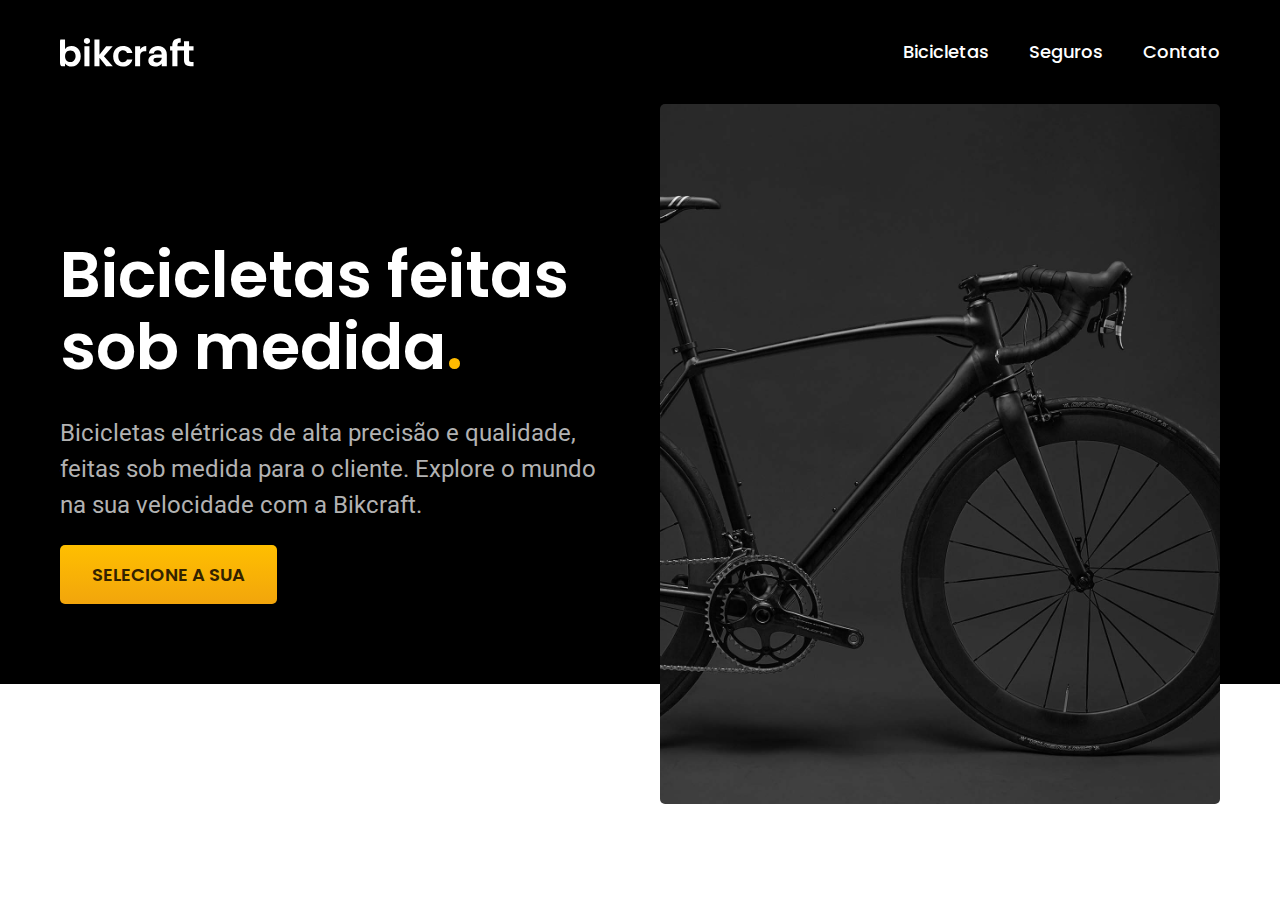
==== index.html @ 1278c452 ":sparkles: feat: primeira parte da home" ====
<!DOCTYPE html>
<html lang="pt-br">

<head>
    <meta charset="UTF-8">
    <meta name="viewport" content="width=device-width, initial-scale=1.0">
    <title>Bikcraft - Bicicletas Elétricas</title>
    <meta name="description"
        content="Bicicletas elétricas de alta precisão e qualidade,  feitas sob medida para o cliente. Explore o mundo na sua velocidade com a Bikcraft.">
    <link rel="stylesheet" href="./css/style.css">
    <link rel="shortcut icon" href="img/icones/ico.svg" type="image/x-icon">
</head>

<body>
    <header class="header-bg">
        <section class="header-bg__container">
            <a href="./"><img src="./img/bikcraft.svg" alt="bikcraft-logo"></a>
            <nav aria-label="primary">
                <ul class="header-bg__menu">
                    <li><a href="./bicicletas.html">Bicicletas</a></li>
                    <li><a href="./seguros.html">Seguros</a></li>
                    <li><a href="./contato.html">Contato</a></li>
                </ul>
            </nav>
        </section>
    </header>
    <main class="main-content">
        <div class="main-content__container">
            <div class="content">
                <h1 class="title-1">Bicicletas feitas sob medida<span class="dot-color">.</span></h1>
                <p class="paragraph">Bicicletas elétricas de alta precisão e qualidade, feitas sob medida para o
                    cliente. Explore o mundo na
                    sua
                    velocidade com a Bikcraft.</p>
                <a class="button" href="./bicicletas.html">selecione a sua</a>
            </div>
            <div class="margin-image">
                <img src="./img/outras fotos/introducao.jpg" alt="bicicleta elétrica bikcraft.">
            </div>
        </div>
    </main>
    <footer></footer>
</body>

</html>
---- css/style.css ----
@import url('https://fonts.googleapis.com/css2?family=Poppins:ital,wght@0,100;0,200;0,300;0,400;0,500;0,600;0,700;0,800;0,900;1,100;1,200;1,300;1,400;1,500;1,600;1,700;1,800;1,900&family=Roboto:ital,wght@0,100;0,300;0,400;0,500;0,700;0,900;1,100;1,300;1,400;1,500;1,700;1,900&display=swap');
 
  @import "./global/global.css";
  @import "./global/header.css";
  @import "./global/footer.css";

  @import "./components/colors.css";
  @import "./components/typography.css";
  @import "./components/components.css";

  @import "./home/index.css";
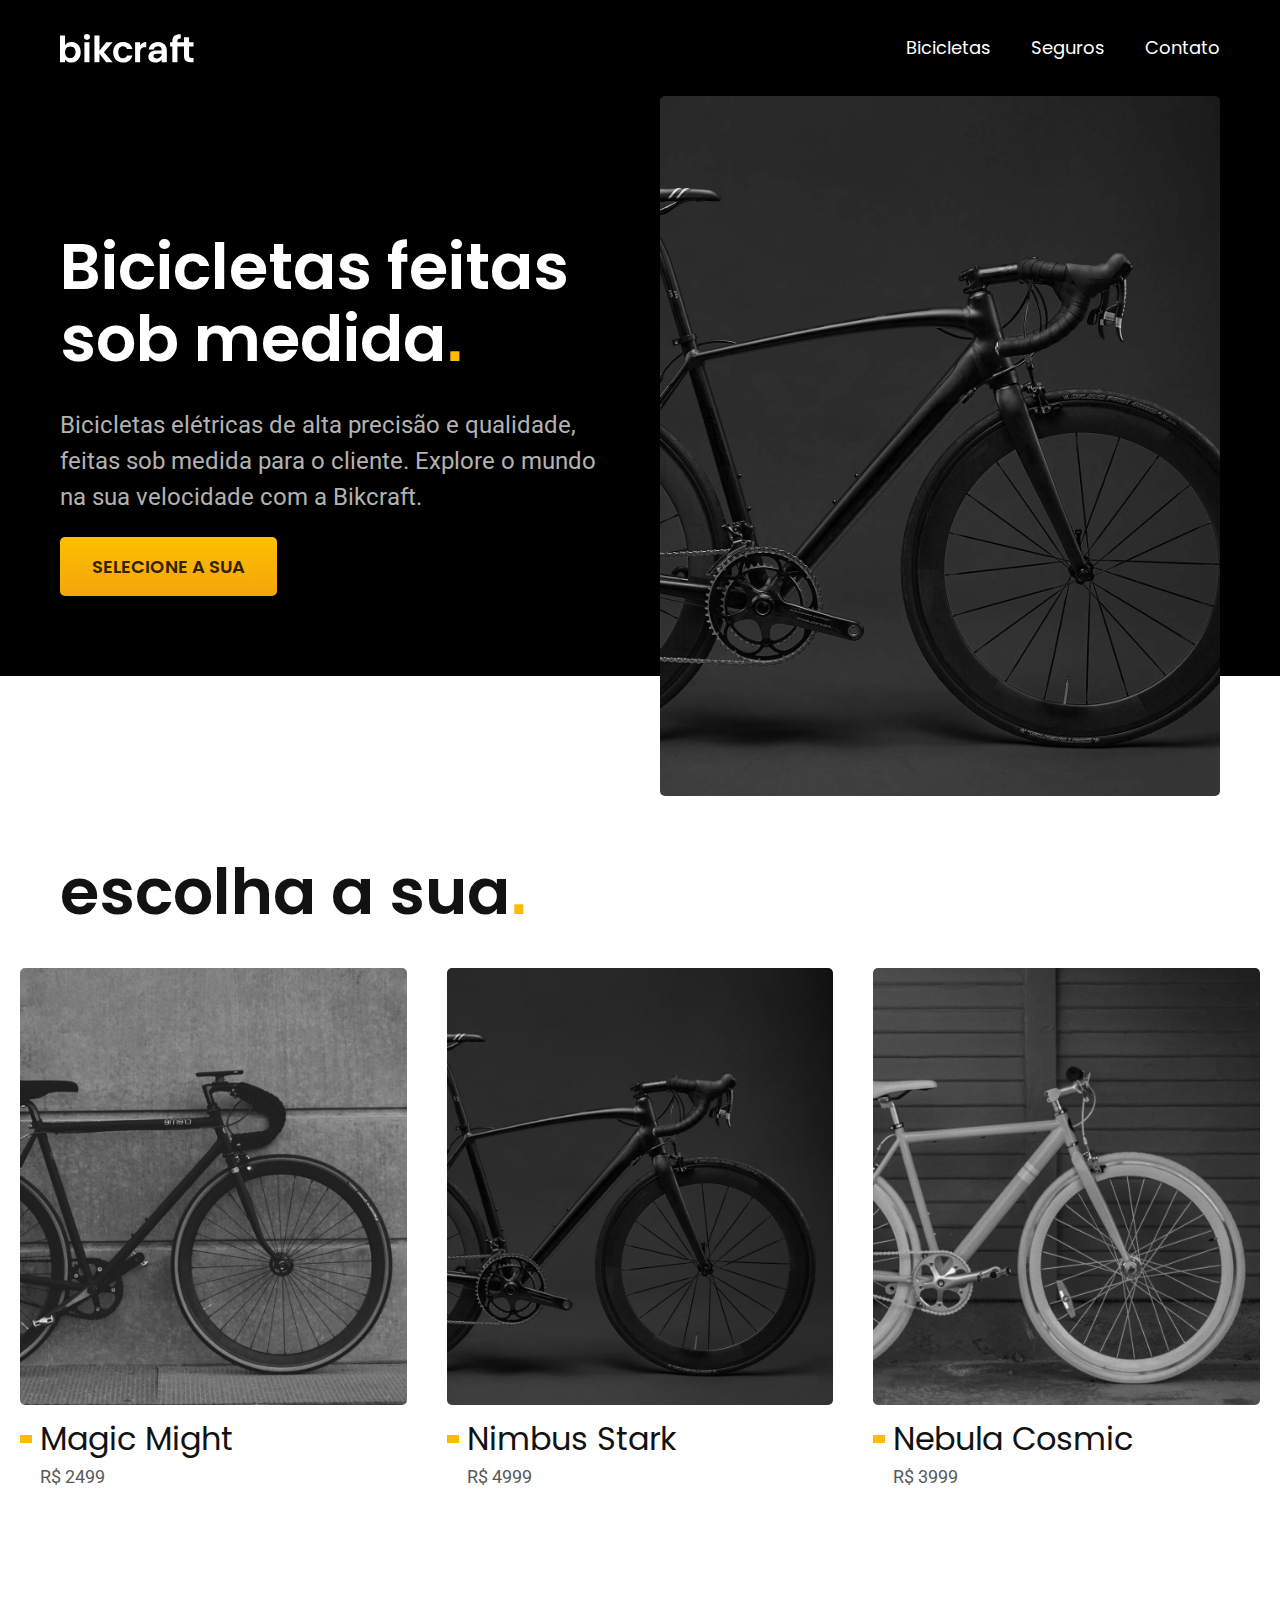
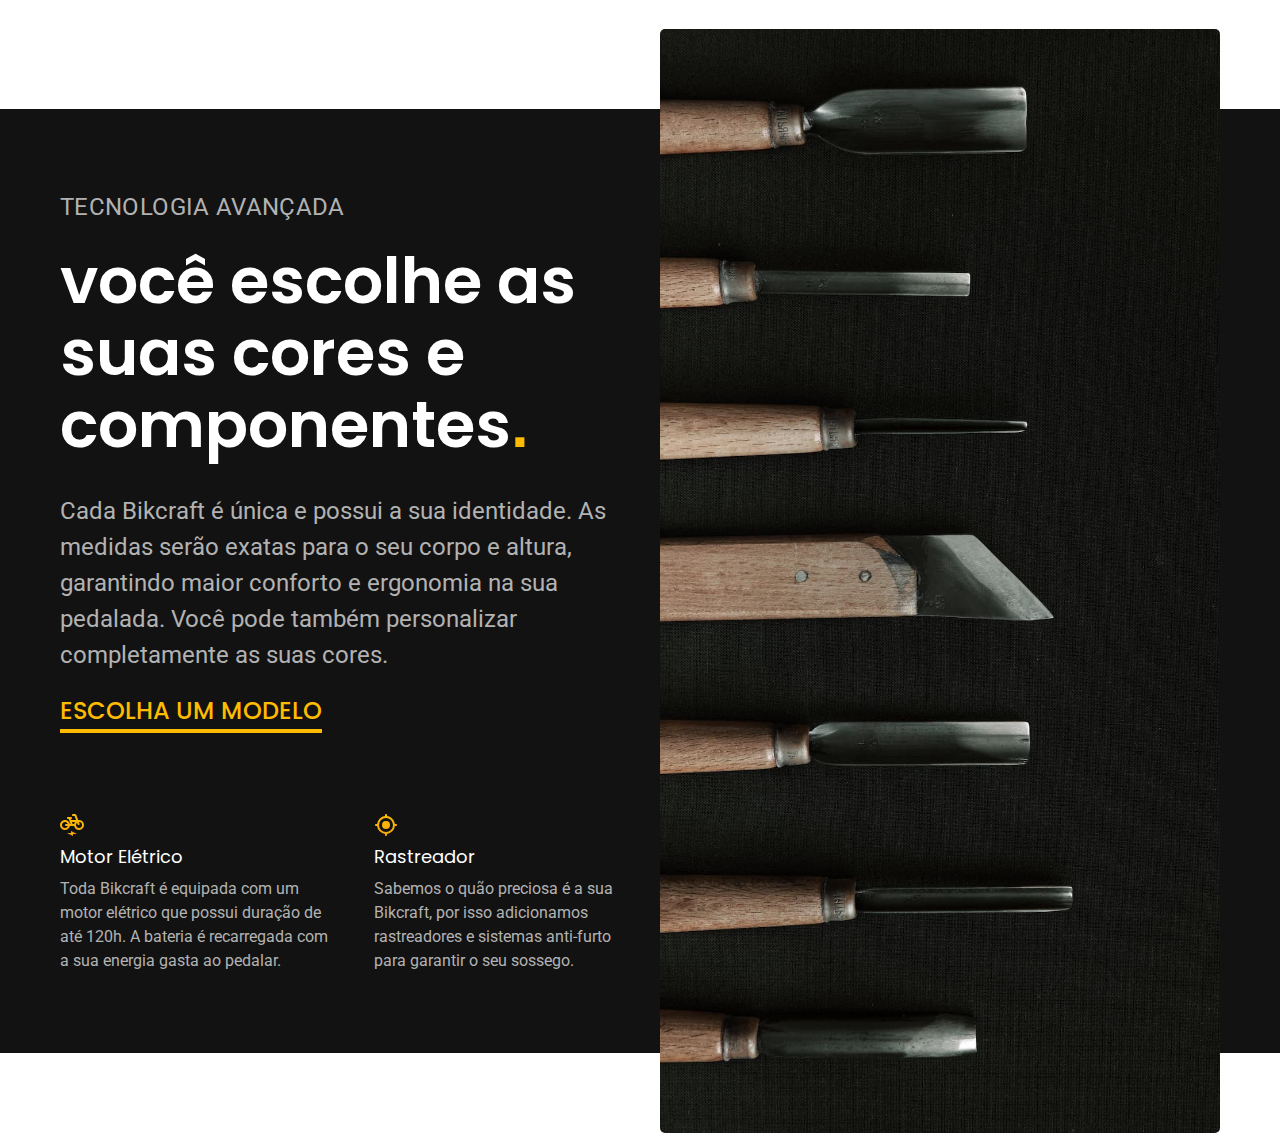
==== commit 33d3f84f: ":sparkles: feat: novos conteúdos|bicicletas e tecnologias" ====
--- a/index.html
+++ b/index.html
@@ -2,44 +2,109 @@
 <html lang="pt-br">
 
 <head>
-    <meta charset="UTF-8">
-    <meta name="viewport" content="width=device-width, initial-scale=1.0">
-    <title>Bikcraft - Bicicletas Elétricas</title>
-    <meta name="description"
-        content="Bicicletas elétricas de alta precisão e qualidade,  feitas sob medida para o cliente. Explore o mundo na sua velocidade com a Bikcraft.">
-    <link rel="stylesheet" href="./css/style.css">
-    <link rel="shortcut icon" href="img/icones/ico.svg" type="image/x-icon">
+	<meta charset="UTF-8">
+	<meta name="viewport" content="width=device-width, initial-scale=1.0">
+	<title>Bikcraft - Bicicletas Elétricas</title>
+	<meta name="description"
+		content="Bicicletas elétricas de alta precisão e qualidade,  feitas sob medida para o cliente. Explore o mundo na sua velocidade com a Bikcraft.">
+	<link rel="stylesheet" href="./css/style.css">
+	<link rel="shortcut icon" href="img/icones/ico.svg" type="image/x-icon">
 </head>
 
 <body>
-    <header class="header-bg">
-        <section class="header-bg__container">
-            <a href="./"><img src="./img/bikcraft.svg" alt="bikcraft-logo"></a>
-            <nav aria-label="primary">
-                <ul class="header-bg__menu">
-                    <li><a href="./bicicletas.html">Bicicletas</a></li>
-                    <li><a href="./seguros.html">Seguros</a></li>
-                    <li><a href="./contato.html">Contato</a></li>
-                </ul>
-            </nav>
-        </section>
-    </header>
-    <main class="main-content">
-        <div class="main-content__container">
-            <div class="content">
-                <h1 class="title-1">Bicicletas feitas sob medida<span class="dot-color">.</span></h1>
-                <p class="paragraph">Bicicletas elétricas de alta precisão e qualidade, feitas sob medida para o
-                    cliente. Explore o mundo na
-                    sua
-                    velocidade com a Bikcraft.</p>
-                <a class="button" href="./bicicletas.html">selecione a sua</a>
-            </div>
-            <div class="margin-image">
-                <img src="./img/outras fotos/introducao.jpg" alt="bicicleta elétrica bikcraft.">
-            </div>
-        </div>
-    </main>
-    <footer></footer>
+	<header class="header-bg">
+		<section class="header-bg__container container">
+			<a href="./"><img src="./img/bikcraft.svg" alt="bikcraft-logo"></a>
+			<nav aria-label="primary">
+				<ul class="header-bg__menu">
+					<li><a class="font-1-m" href="./bicicletas.html">Bicicletas</a></li>
+					<li><a class="font-1-m" href="./seguros.html">Seguros</a></li>
+					<li><a class="font-1-m" href="./contato.html">Contato</a></li>
+				</ul>
+			</nav>
+		</section>
+	</header>
+	<main class="main-content">
+		<div class="main-content__container container">
+			<div class="content">
+				<h1 class="title-1">Bicicletas feitas sob medida<span class="dot-color">.</span></h1>
+				<p class="font-2-l paragraph">Bicicletas elétricas de alta precisão e qualidade, feitas sob medida para
+					o
+					cliente. Explore o mundo na
+					sua
+					velocidade com a Bikcraft.</p>
+				<a class="button" href="./bicicletas.html">selecione a sua</a>
+			</div>
+			<div class="margin-image">
+				<img src="./img/other photos/introducao.jpg" alt="bicicleta elétrica bikcraft.">
+			</div>
+		</div>
+	</main>
+	<article class="container-bicycles">
+		<h2 class="title-1 container">escolha a sua<span class="dot-color">.</span></h2>
+
+		<ul class="container-bicycles__list">
+			<li>
+				<a href="./bicycles/magic.html">
+					<img src="img/bicycles-img/magic-home.jpg" alt="bicicleta Preta">
+					<h3 class="font-1-xl">Magic Might</h3>
+					<span class="font-2-m price">R$ 2499</span>
+				</a>
+			</li>
+			<li>
+				<a href="./bicycles/nimbus.html">
+					<img src="img/bicycles-img/nimbus-home.jpg" alt="bicicleta Preta">
+					<h3 class="font-1-xl">Nimbus Stark</h3>
+					<span class="font-2-m price">R$ 4999</span>
+				</a>
+			</li>
+			<li>
+				<a href="./bicycles/nebula.html">
+					<img src="img/bicycles-img/nebula-home.jpg" alt="bicicleta Preta">
+					<h3 class="font-1-xl">Nebula Cosmic</h3>
+					<span class="font-2-m price">R$ 3999</span>
+				</a>
+			</li>
+		</ul>
+
+
+	</article>
+	<article class="container-technology">
+		<div class="container-technology_content container">
+			<div class="technology_content">
+				<span class="subtitle-technology font-2-l">Tecnologia Avançada</span>
+				<h2 class="title-1">você escolhe as suas cores e componentes<span class="dot-color">.</span></h2>
+				<p class="font-2-l paragraph">
+					Cada Bikcraft é única e possui a sua identidade. As medidas serão exatas para o seu corpo e altura,
+					garantindo maior conforto e ergonomia na sua pedalada. Você pode também personalizar completamente
+					as suas cores.
+				</p>
+				<a class="link" href="./bicicletas.html">Escolha um modelo</a>
+				<div class="container-technology-benefits">
+					<div class="container-benefits">
+						<img src="img/icones/eletrica.svg" alt="icone-eletrica">
+						<h3 class="font-1-m">Motor Elétrico</h3>
+						<p class="font-2-s paragraph">Toda Bikcraft é equipada com um motor elétrico que possui duração
+							de
+							até 120h. A bateria é
+							recarregada com a sua energia gasta ao pedalar.</p>
+					</div>
+					<div class="container-benefits">
+						<img src="img/icones/rastreador.svg" alt="icone-rastreador">
+						<h3 class="font-1-m">Rastreador</h3>
+						<p class="font-2-s paragraph">Sabemos o quão preciosa é a sua Bikcraft, por isso adicionamos
+							rastreadores e sistemas anti-furto
+							para garantir o seu sossego.</p>
+					</div>
+				</div>
+			</div>
+			<div class="technology_image">
+				<img src="img/other photos/tecnologia.jpg" alt="">
+			</div>
+		</div>
+
+	</article>
+	<footer></footer>
 </body>
 
 </html>--- a/css/style.css
+++ b/css/style.css
@@ -1,5 +1,5 @@
   @import url('https://fonts.googleapis.com/css2?family=Poppins:ital,wght@0,100;0,200;0,300;0,400;0,500;0,600;0,700;0,800;0,900;1,100;1,200;1,300;1,400;1,500;1,600;1,700;1,800;1,900&family=Roboto:ital,wght@0,100;0,300;0,400;0,500;0,700;0,900;1,100;1,300;1,400;1,500;1,700;1,900&display=swap');
- 
+
   @import "./global/global.css";
   @import "./global/header.css";
   @import "./global/footer.css";
@@ -8,4 +8,7 @@
   @import "./components/typography.css";
   @import "./components/components.css";
 
-  @import "./home/index.css";+  @import "./home/index.css";
+  @import "./home/technology.css";
+
+  @import "./bicycles/bicycles-list.css";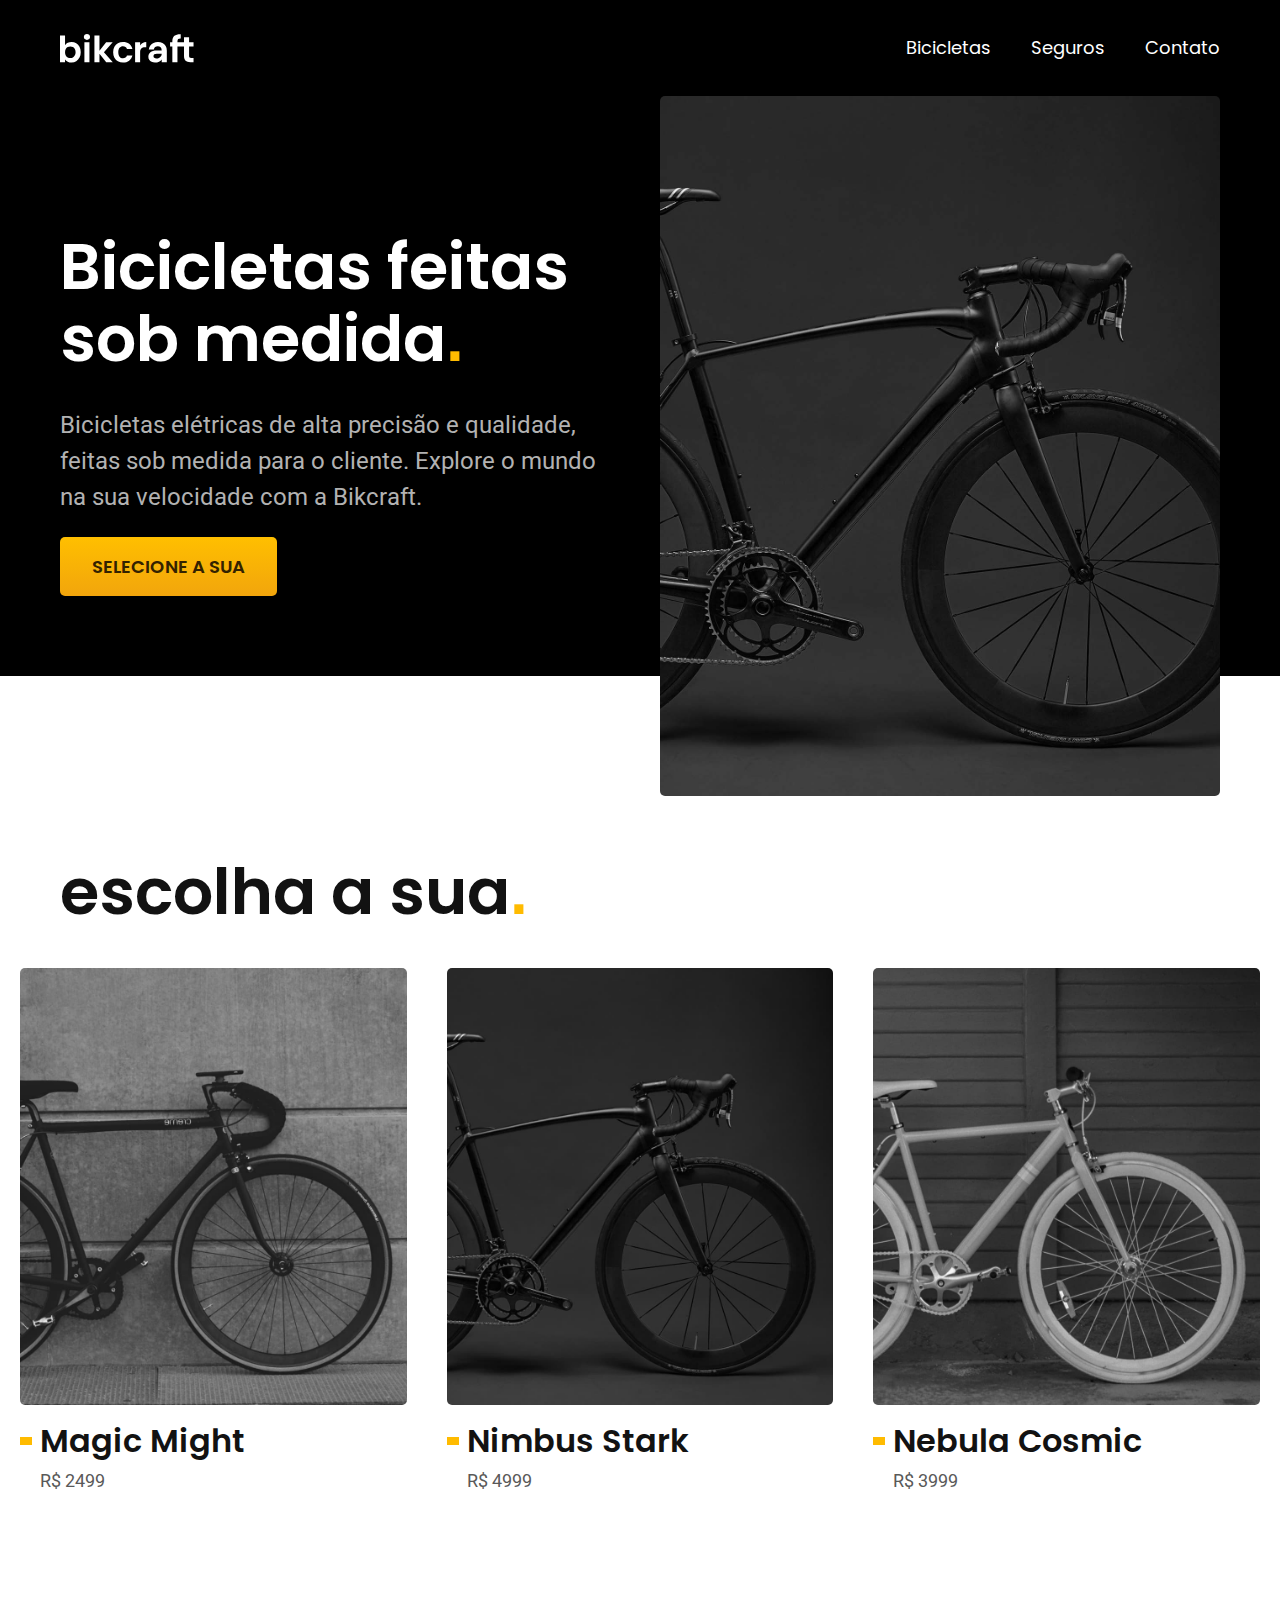
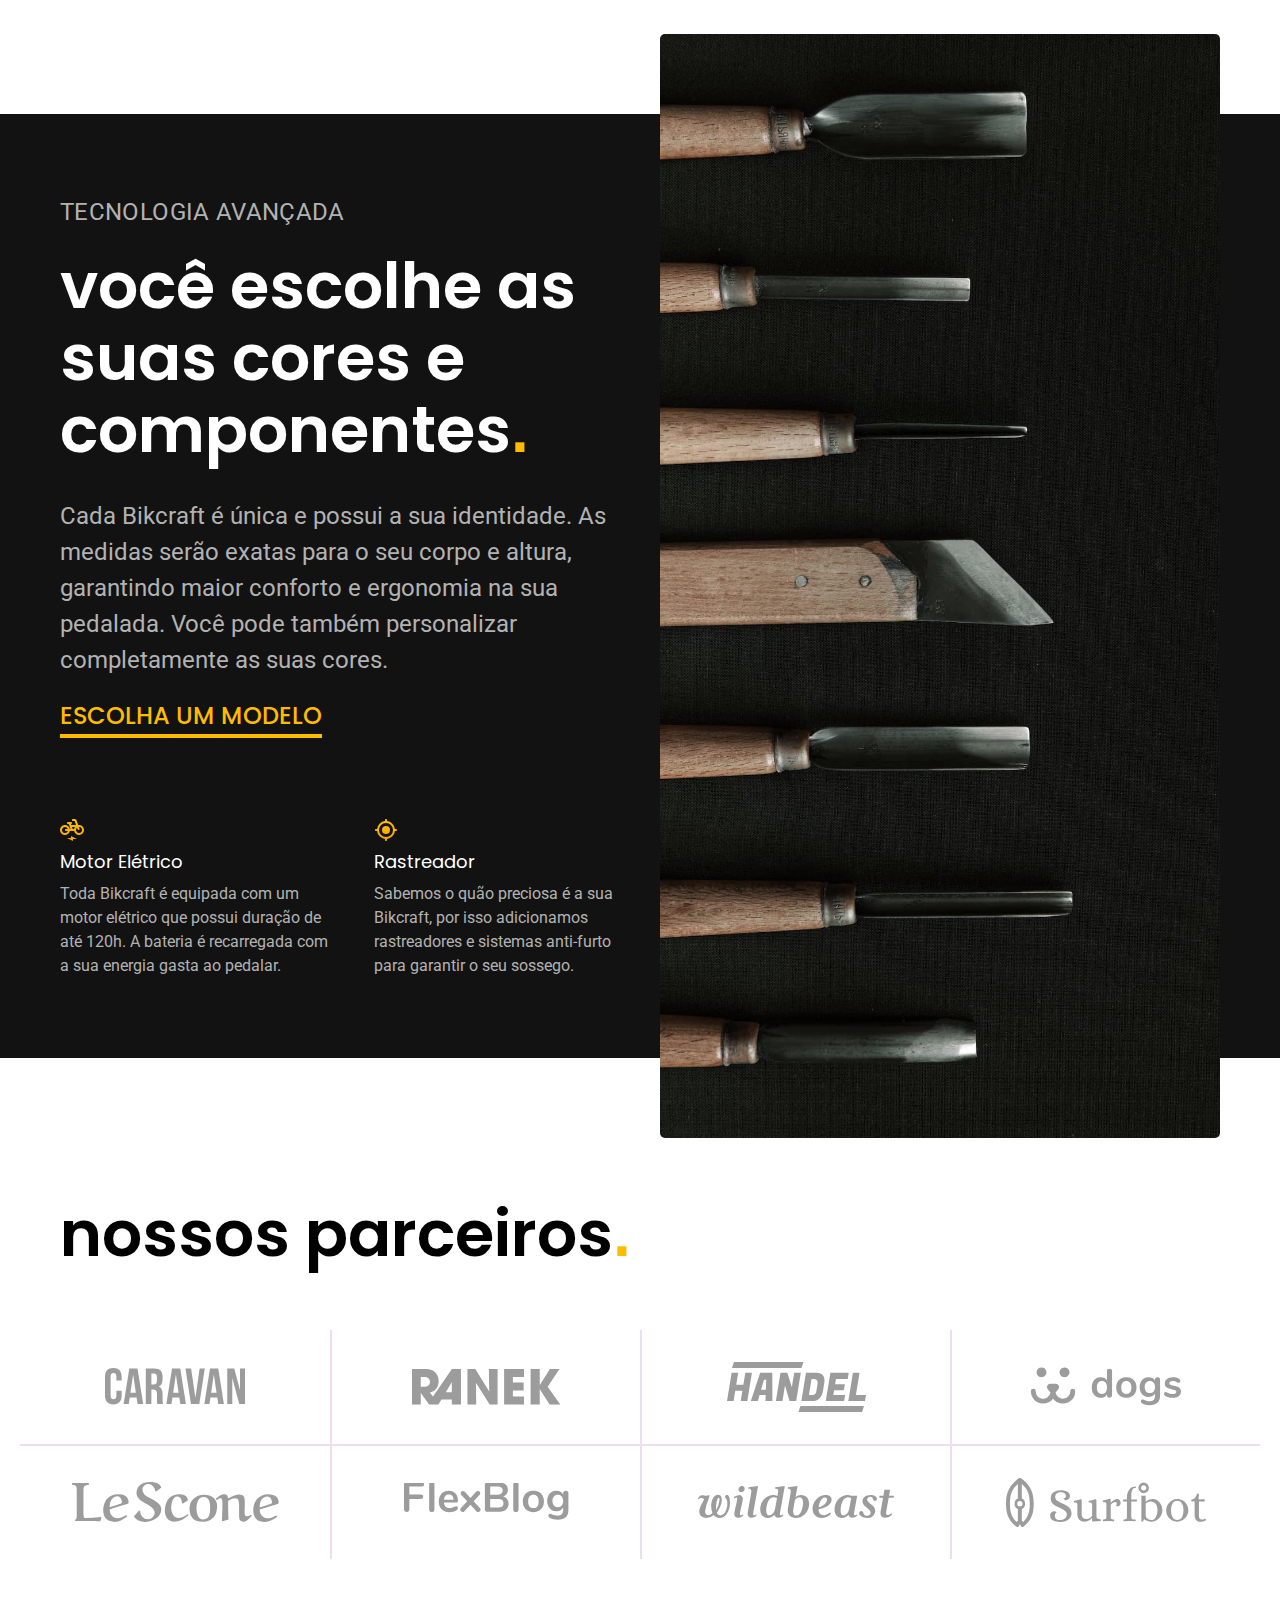
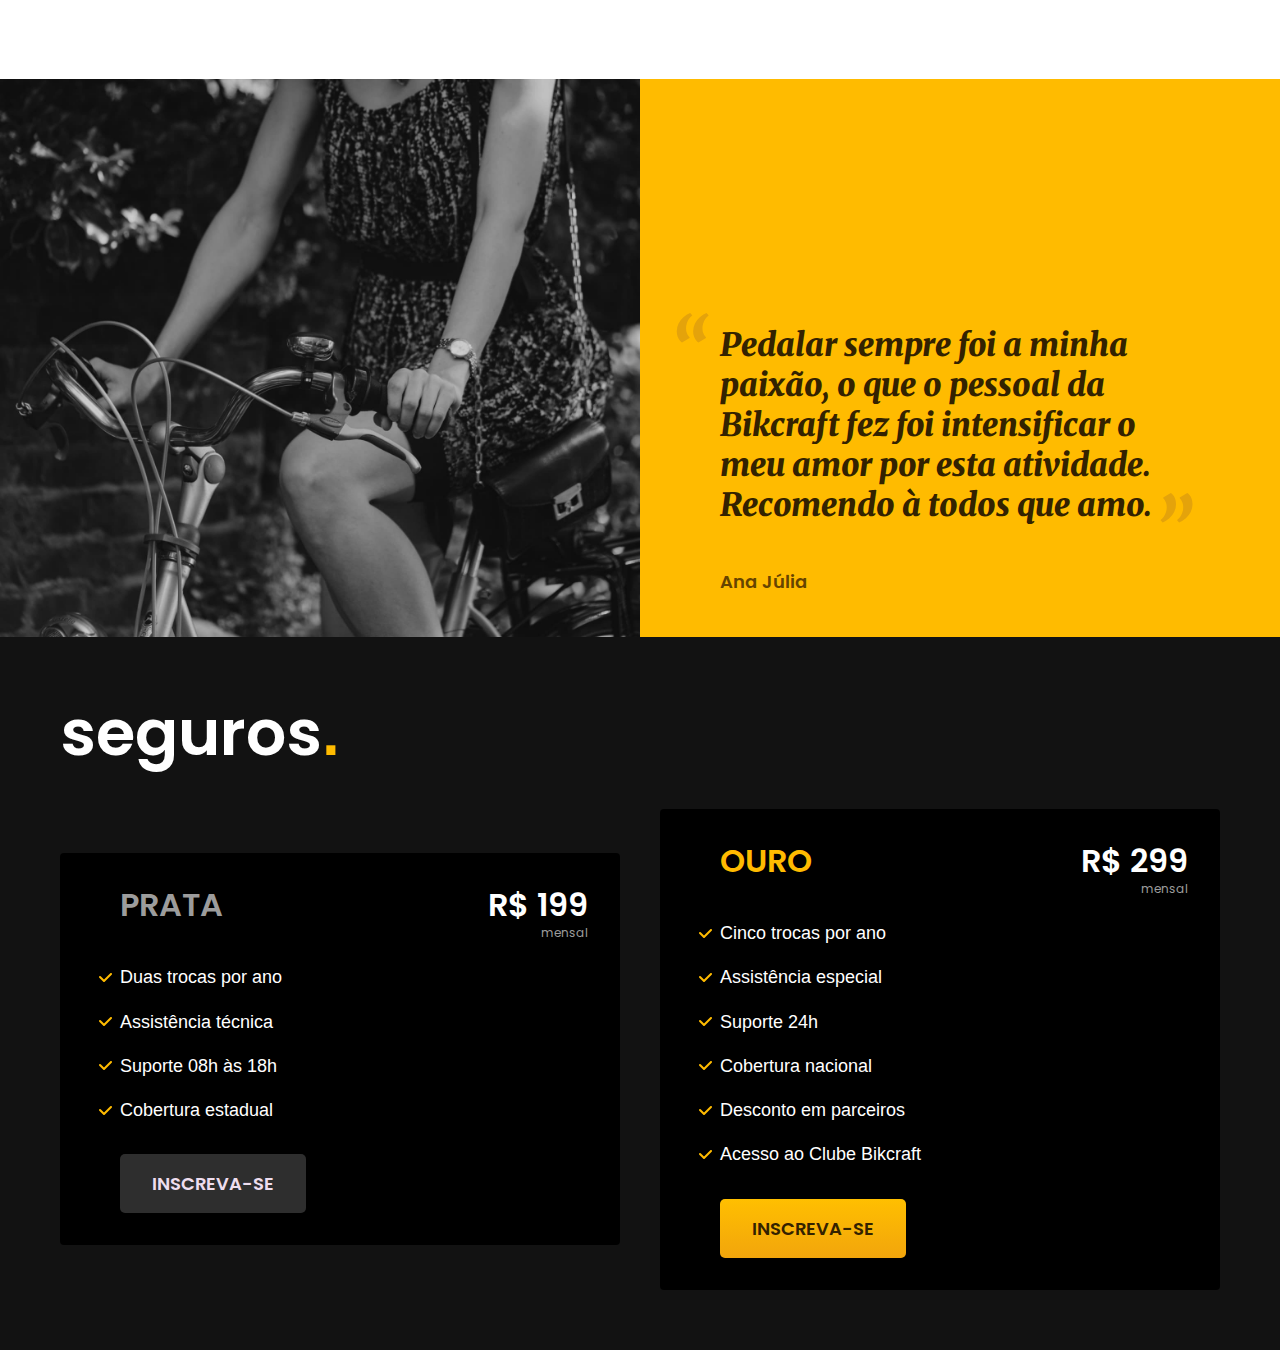
==== commit c5d7a2d4: ":sparkles: feat| home: parceiros, depoimento, seguros." ====
--- a/index.html
+++ b/index.html
@@ -104,6 +104,68 @@
 		</div>
 
 	</article>
+
+	<section class="container-partnership">
+		<h2 class="title-1 container">nossos parceiros<span class="dot-color">.</span></h2>
+
+		<ul class="container-partnership__list">
+			<li><img src="img/partnership/caravan.svg" alt="caravan-icon"></li>
+			<li><img src="img/partnership/ranek.svg" alt="ranek-icon"></li>
+			<li><img src="img/partnership/handel.svg" alt="handel-icon"></li>
+			<li><img src="img/partnership/dogs.svg" alt="dogs-icon"></li>
+			<li><img src="img/partnership/lescone.svg" alt="lescone-icon"></li>
+			<li><img src="img/partnership/flexblog.svg" alt="flexblog-icon"></li>
+			<li><img src="img/partnership/wildbeast.svg" alt="wildbeast-icon"></li>
+			<li><img src="img/partnership/surfbot.svg" alt="surfbot-icon"></li>
+		</ul>
+	</section>
+
+	<section class="container-testimony">
+		<div>
+			<img src="img/other photos/depoimento.jpg" alt="Cliente pedalando uma bicicleta bikcraft">
+		</div>
+		<div class="testimony-content">
+			<blockquote class="font-1-xl">
+				<p class="testimony">
+					Pedalar sempre foi a minha paixão, o que o pessoal da Bikcraft fez foi intensificar o meu amor por
+					esta atividade. Recomendo à todos que amo.
+				</p>
+				<span class="name-tesimony font-1-mb">Ana Júlia</span>
+			</blockquote>
+		</div>
+	</section>
+
+	<article class="container-insurance">
+		<div class="insurance container">
+			<h2 class="title-1">seguros<span class="dot-color">.</span></h2>
+
+			<div class="insurance-item">
+				<h3 class="silver-title font-1-xl">PRATA</h3>
+				<span class="font-1-xl value">R$ 199 <span class="month-span font-1-xs">mensal</span></span>
+				<ul class="insurance-item__list font-2-m">
+					<li>Duas trocas por ano</li>
+					<li>Assistência técnica</li>
+					<li>Suporte 08h às 18h</li>
+					<li>Cobertura estadual</li>
+				</ul>
+				<a class="button button-second" href="./budget.html">Inscreva-Se</a>
+			</div>
+
+			<div class="insurance-item">
+				<h3 class="gold-title font-1-xl">OURO</h3>
+				<span class="font-1-xl value">R$ 299 <span class="month-span font-1-xs">mensal</span></span>
+				<ul class="insurance-item__list font-2-m">
+					<li>Cinco trocas por ano</li>
+					<li>Assistência especial</li>
+					<li>Suporte 24h</li>
+					<li>Cobertura nacional</li>
+					<li>Desconto em parceiros</li>
+					<li>Acesso ao Clube Bikcraft</li>
+				</ul>
+				<a class="button" href="./budget.html">Inscreva-Se</a>
+			</div>
+		</div>
+	</article>
 	<footer></footer>
 </body>
 
--- a/css/style.css
+++ b/css/style.css
@@ -1,4 +1,5 @@
   @import url('https://fonts.googleapis.com/css2?family=Poppins:ital,wght@0,100;0,200;0,300;0,400;0,500;0,600;0,700;0,800;0,900;1,100;1,200;1,300;1,400;1,500;1,600;1,700;1,800;1,900&family=Roboto:ital,wght@0,100;0,300;0,400;0,500;0,700;0,900;1,100;1,300;1,400;1,500;1,700;1,900&display=swap');
+  @import url('https://fonts.googleapis.com/css2?family=Merriweather:ital,wght@1,900&display=swap');
 
   @import "./global/global.css";
   @import "./global/header.css";
@@ -10,5 +11,9 @@
 
   @import "./home/index.css";
   @import "./home/technology.css";
+  @import "./home/partnership.css";
+  @import "./home/testimony.css";
 
-  @import "./bicycles/bicycles-list.css";+  @import "./bicycles/bicycles-list.css";
+
+  @import "./insurance/insurance.css";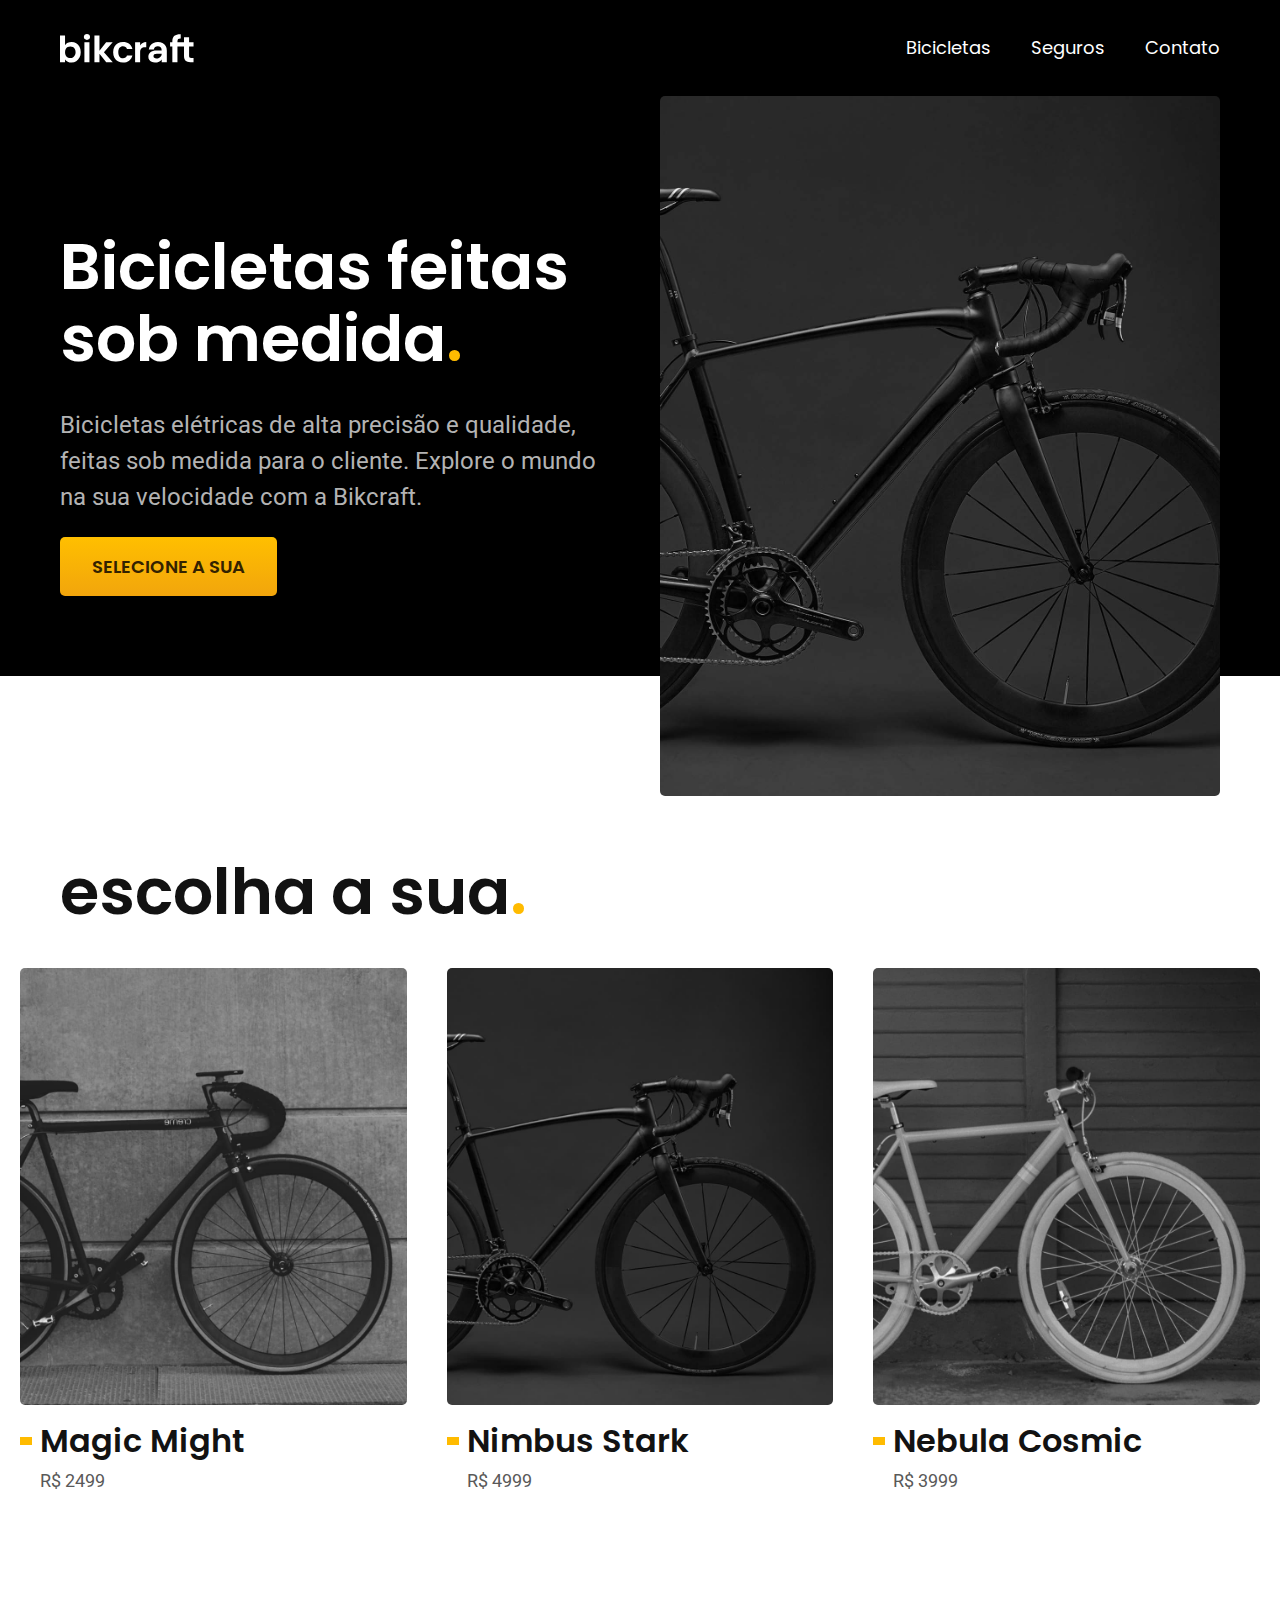
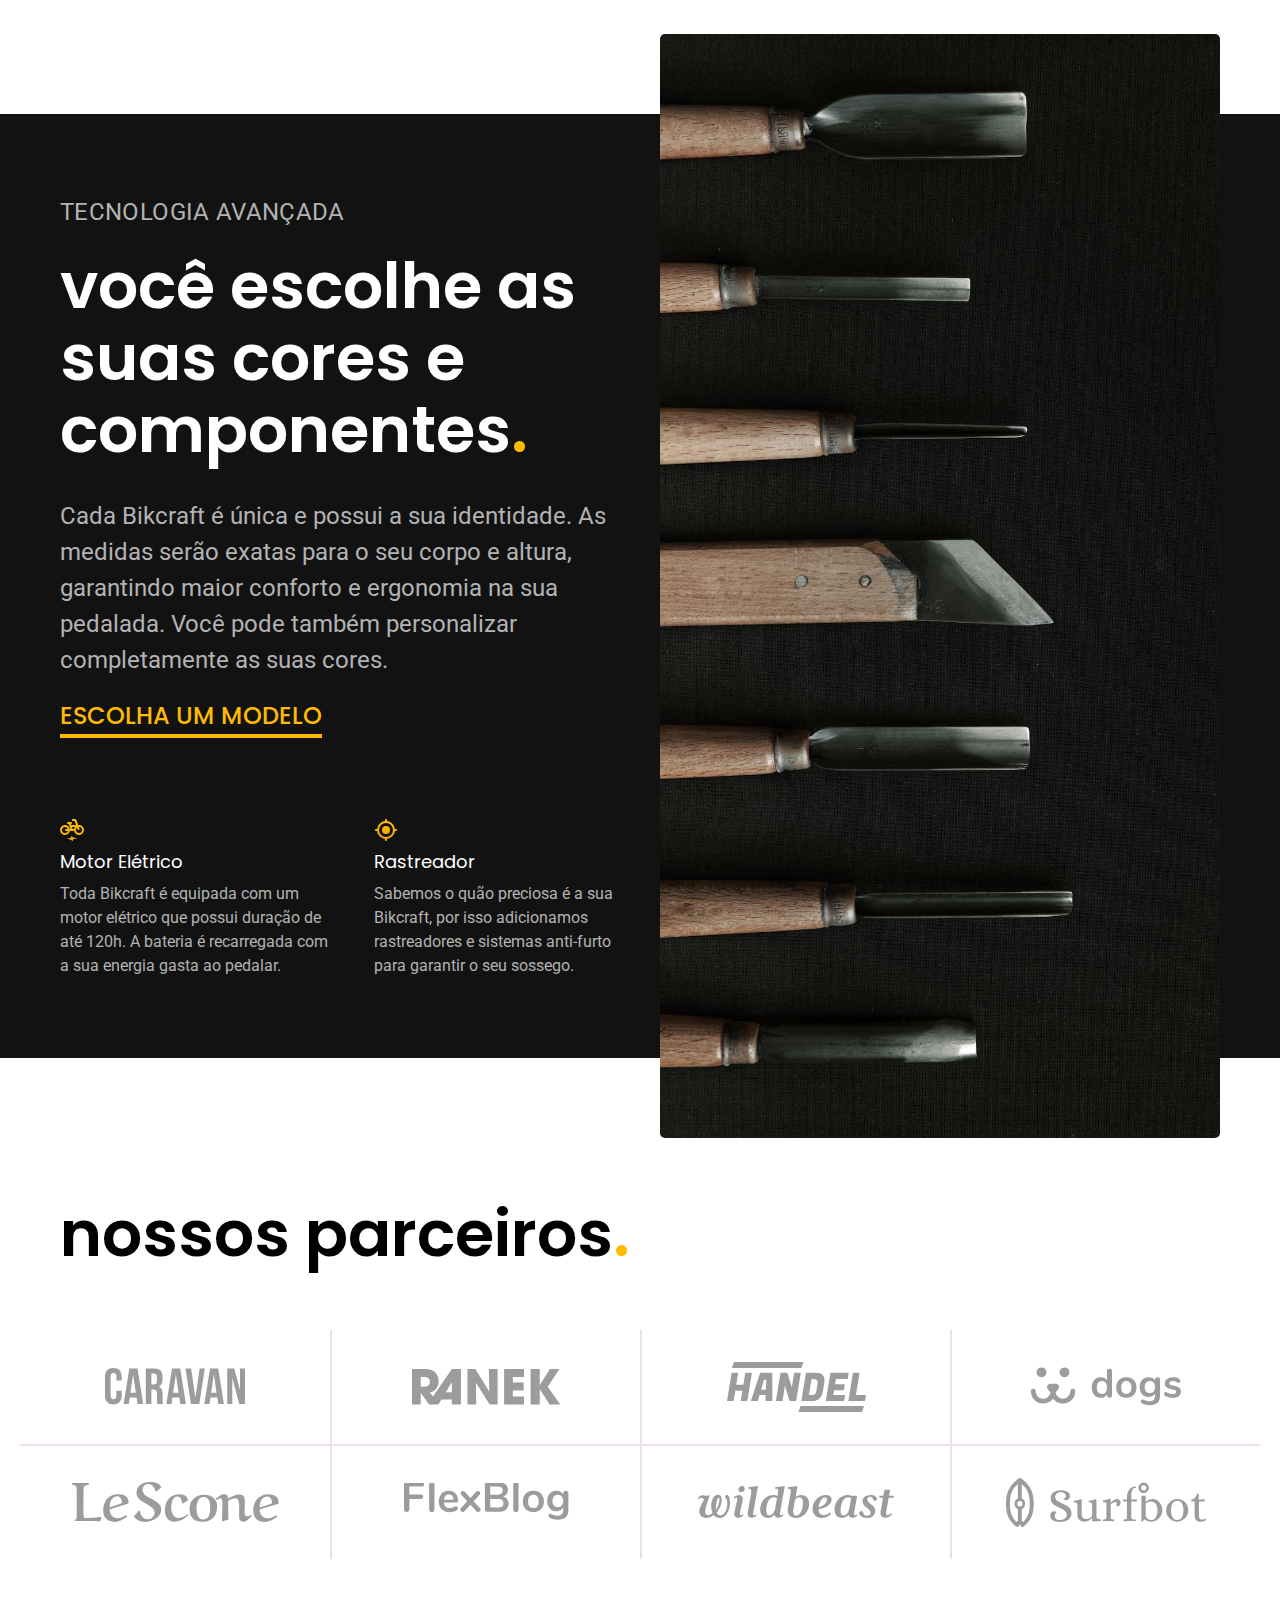
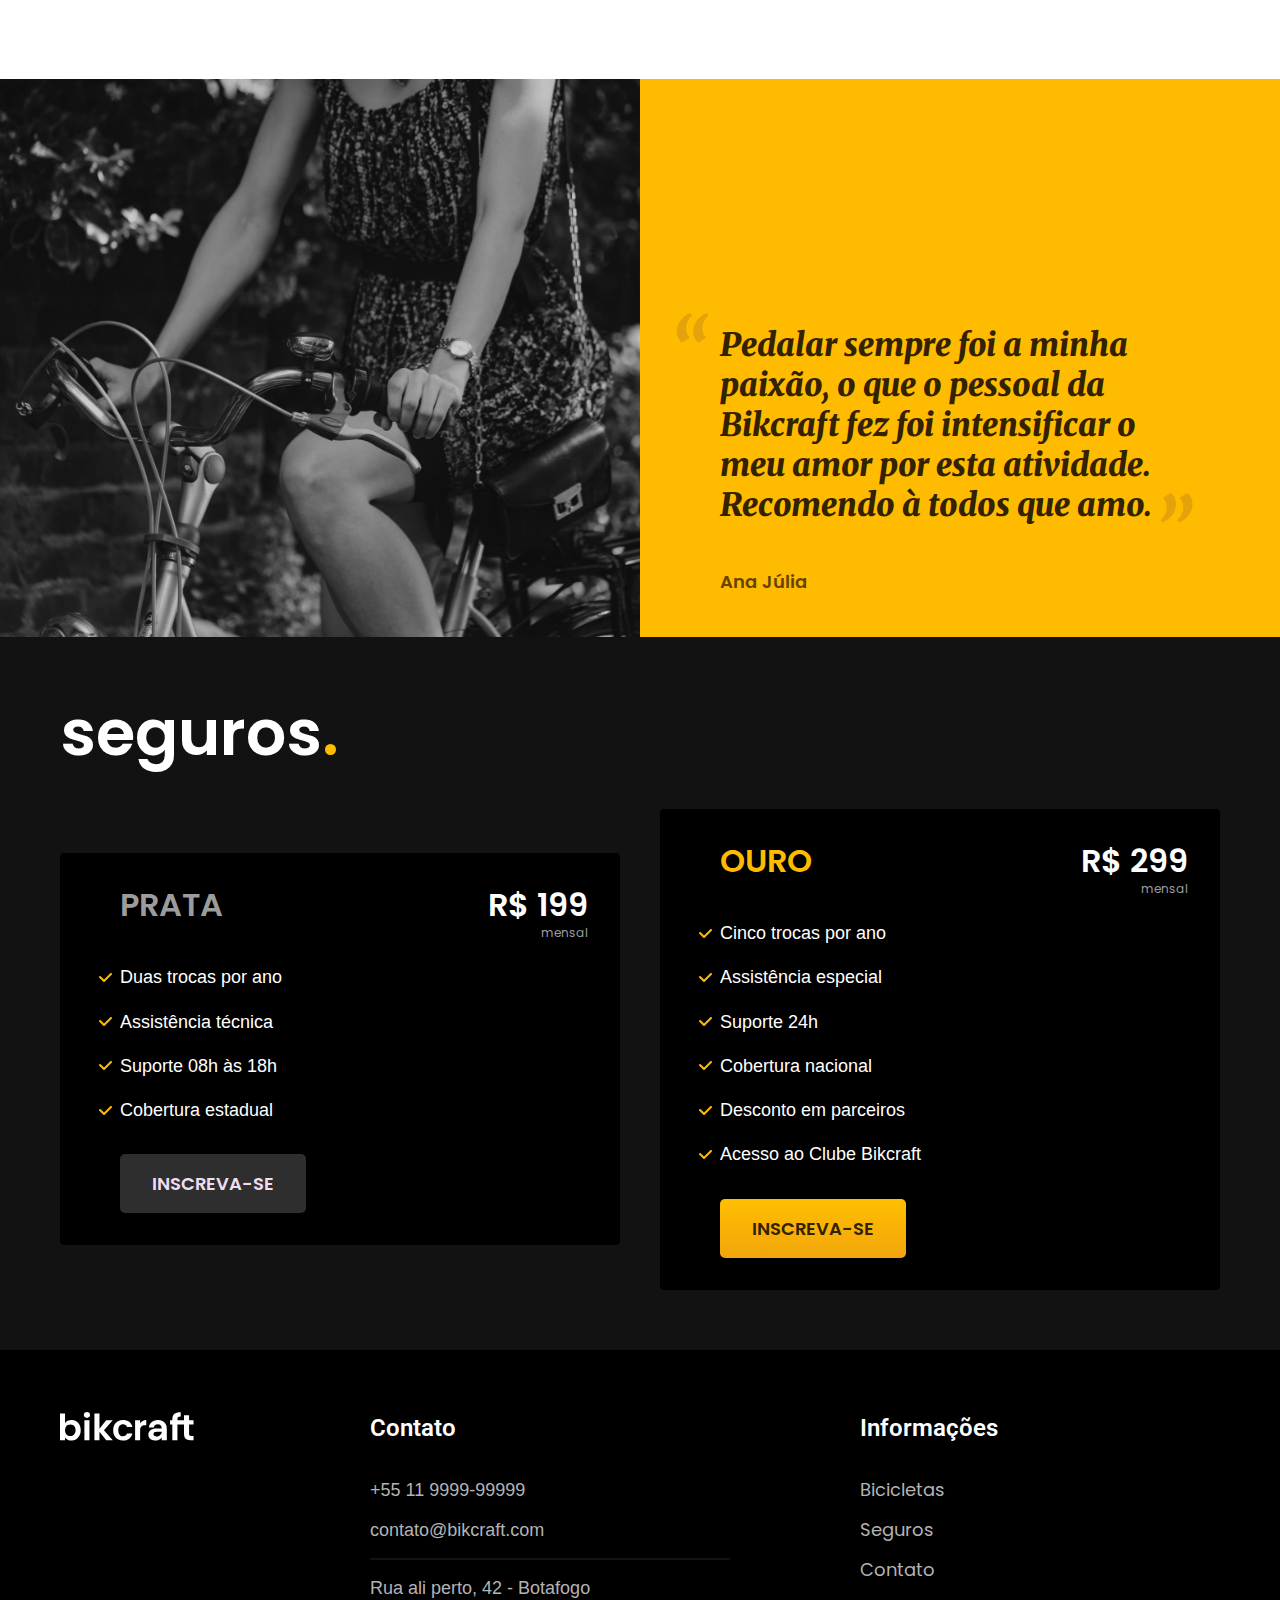
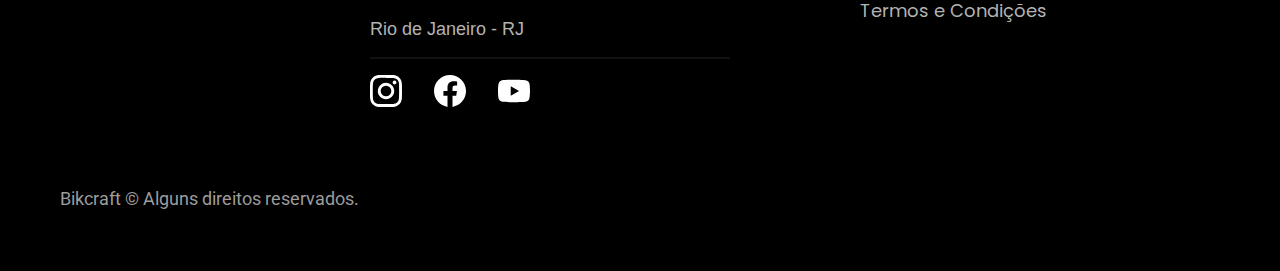
==== commit fbfb1a01: "continuação do curso" ====
--- a/index.html
+++ b/index.html
@@ -8,7 +8,7 @@
 	<meta name="description"
 		content="Bicicletas elétricas de alta precisão e qualidade,  feitas sob medida para o cliente. Explore o mundo na sua velocidade com a Bikcraft.">
 	<link rel="stylesheet" href="./css/style.css">
-	<link rel="shortcut icon" href="img/icones/ico.svg" type="image/x-icon">
+	<link rel="shortcut icon" href="img/icons/ico.svg" type="image/x-icon">
 </head>
 
 <body>
@@ -82,7 +82,7 @@
 				<a class="link" href="./bicicletas.html">Escolha um modelo</a>
 				<div class="container-technology-benefits">
 					<div class="container-benefits">
-						<img src="img/icones/eletrica.svg" alt="icone-eletrica">
+						<img src="img/icons/eletrica.svg" alt="icone-eletrica">
 						<h3 class="font-1-m">Motor Elétrico</h3>
 						<p class="font-2-s paragraph">Toda Bikcraft é equipada com um motor elétrico que possui duração
 							de
@@ -90,7 +90,7 @@
 							recarregada com a sua energia gasta ao pedalar.</p>
 					</div>
 					<div class="container-benefits">
-						<img src="img/icones/rastreador.svg" alt="icone-rastreador">
+						<img src="img/icons/rastreador.svg" alt="icone-rastreador">
 						<h3 class="font-1-m">Rastreador</h3>
 						<p class="font-2-s paragraph">Sabemos o quão preciosa é a sua Bikcraft, por isso adicionamos
 							rastreadores e sistemas anti-furto
@@ -166,7 +166,38 @@
 			</div>
 		</div>
 	</article>
-	<footer></footer>
+
+	<footer class="container-footer">
+		<div class="footer container">
+			<img src="img/bikcraft.svg" alt="Bikcraft">
+			<div class="footer-contact">
+				<h3 class="font-2-lb">Contato</h3>
+				<ul class="font-2-m">
+					<li><a href="tel:+5511999999999">+55 11 9999-99999</a></li>
+					<li><a href="mailto:contato@bikcraft.com">contato@bikcraft.com</a></li>
+					<li>Rua ali perto, 42 - Botafogo</li>
+					<li>Rio de Janeiro - RJ</li>
+				</ul>
+				<div class="footer-social">
+					<a href=""><img src="img/social/instagram.svg" alt="Instagram"></a>
+					<a href=""><img src="img/social/facebook.svg" alt="Facebook"></a>
+					<a href=""><img src="img/social/youtube.svg" alt="Youtube"></a>
+				</div>
+			</div>
+			<div class="footer-informations">
+				<h3 class="font-2-lb"> Informações</h3>
+				<nav>
+					<ul class="font-1-m">
+						<li><a class="font-1-m" href="./bicicletas.html">Bicicletas</a></li>
+						<li><a class="font-1-m" href="./seguros.html">Seguros</a></li>
+						<li><a class="font-1-m" href="./contato.html">Contato</a></li>
+						<li><a class="font-1-m" href="./termos.html">Termos e Condições</a></li>
+					</ul>
+				</nav>
+			</div>
+			<p class="footer-copy font-2-m">Bikcraft © Alguns direitos reservados.</p>
+		</div>
+	</footer>
 </body>
 
 </html>--- a/css/style.css
+++ b/css/style.css
@@ -15,5 +15,10 @@
   @import "./home/testimony.css";
 
   @import "./bicycles/bicycles-list.css";
+  @import "./bicycles/bicycles.css";
 
-  @import "./insurance/insurance.css";+  @import "./insurance/insurance.css";
+  @import "./insurance/benefits.css";
+  @import "./insurance/questions.css";
+
+  @import "./terms/terms.css";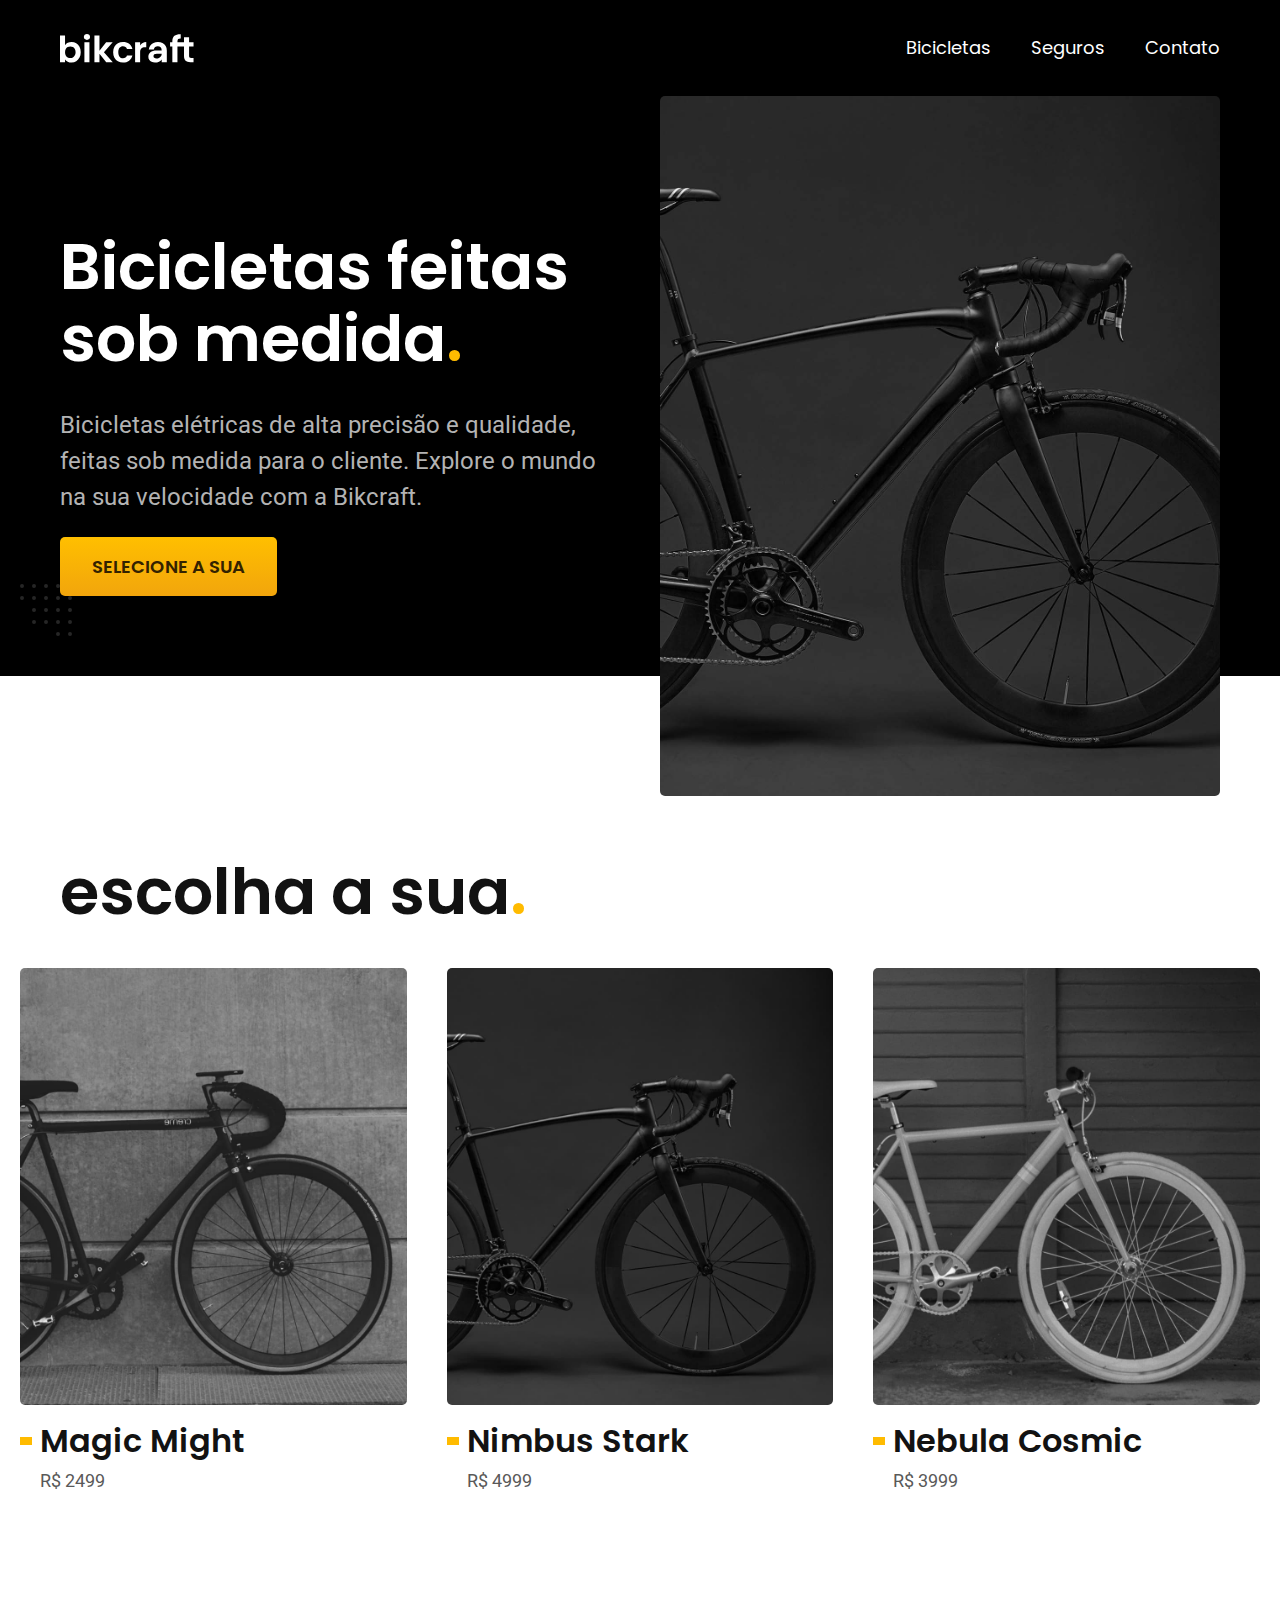
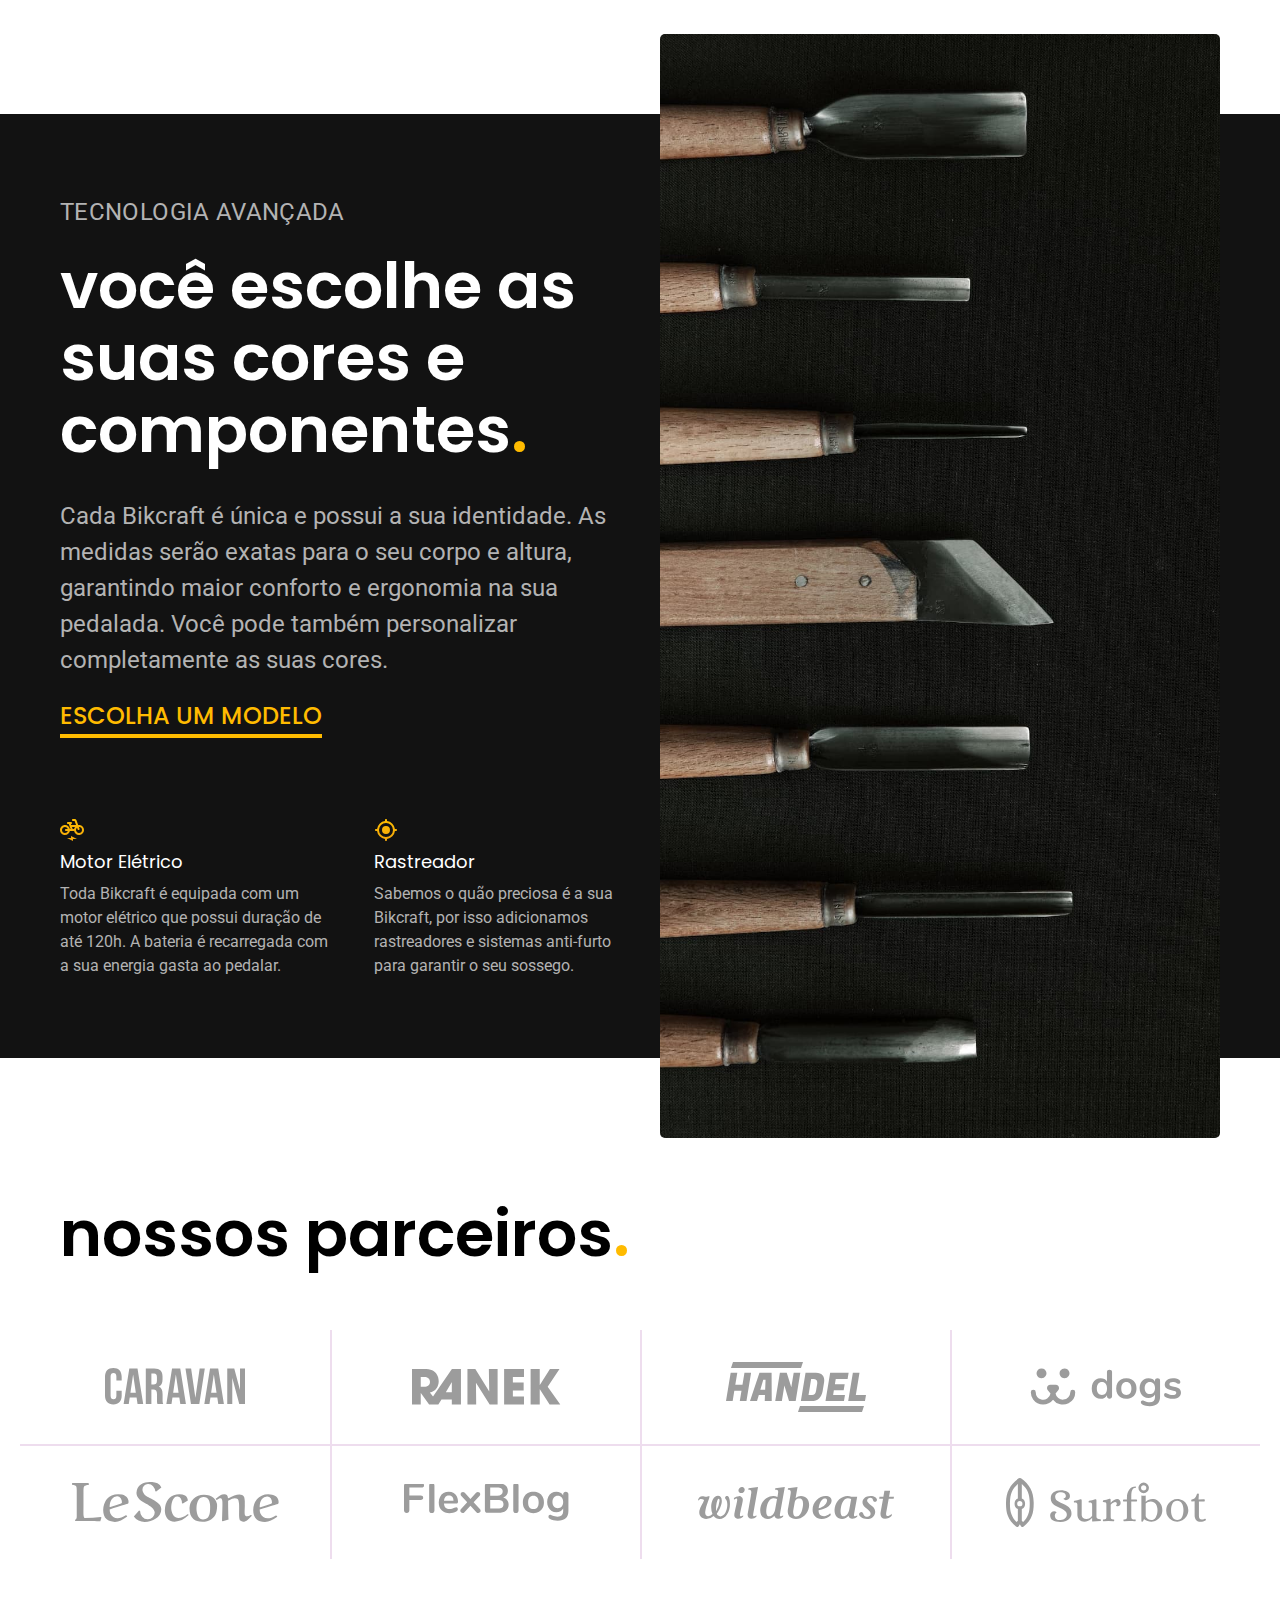
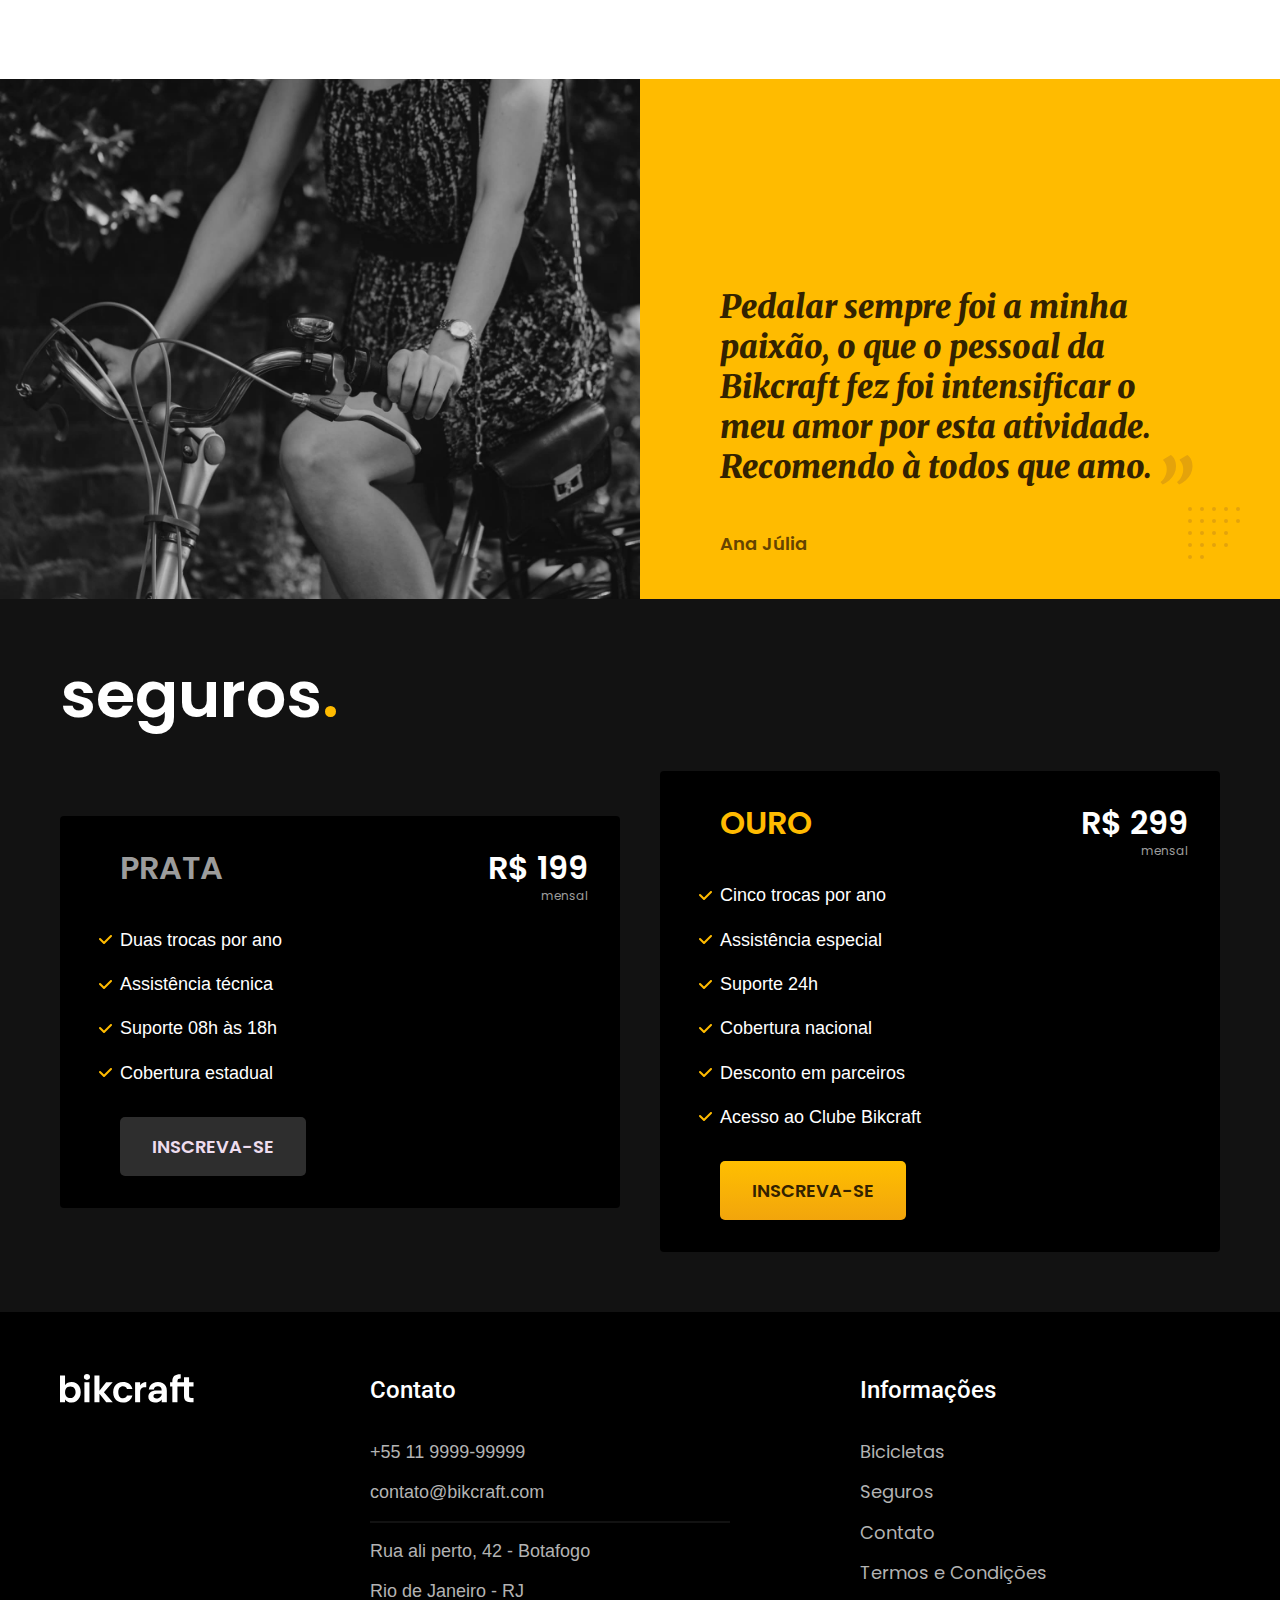
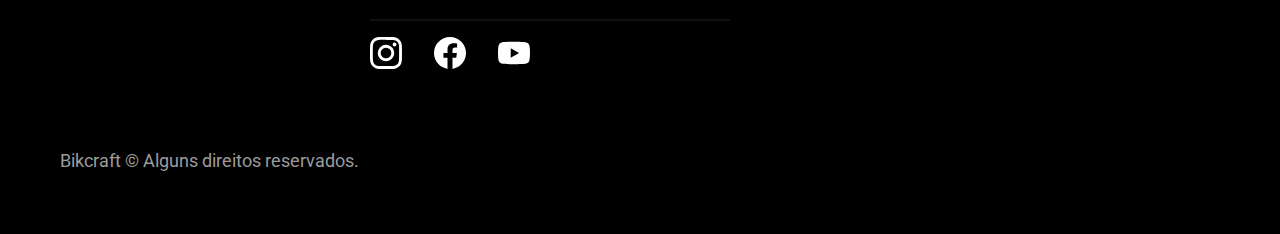
==== commit 27f6bcf7: "git commit -m :sparkles: feat: finalização css" ====
--- a/index.html
+++ b/index.html
@@ -7,6 +7,7 @@
 	<title>Bikcraft - Bicicletas Elétricas</title>
 	<meta name="description"
 		content="Bicicletas elétricas de alta precisão e qualidade,  feitas sob medida para o cliente. Explore o mundo na sua velocidade com a Bikcraft.">
+	<link rel="preload" href="./css/style.css" as="style">
 	<link rel="stylesheet" href="./css/style.css">
 	<link rel="shortcut icon" href="img/icons/ico.svg" type="image/x-icon">
 </head>
@@ -14,7 +15,7 @@
 <body>
 	<header class="header-bg">
 		<section class="header-bg__container container">
-			<a href="./"><img src="./img/bikcraft.svg" alt="bikcraft-logo"></a>
+			<a href="./"><img src="./img/bikcraft.svg" width="136" height="32" alt="bikcraft-logo"></a>
 			<nav aria-label="primary">
 				<ul class="header-bg__menu">
 					<li><a class="font-1-m" href="./bicicletas.html">Bicicletas</a></li>
@@ -35,9 +36,10 @@
 					velocidade com a Bikcraft.</p>
 				<a class="button" href="./bicicletas.html">selecione a sua</a>
 			</div>
-			<div class="margin-image">
-				<img src="./img/other photos/introducao.jpg" alt="bicicleta elétrica bikcraft.">
-			</div>
+			<picture class="margin-image">
+				<source media="(max-width:800px)" srcset="./img/bicycles-img/nimbus.jpg">
+				<img src="./img/other photos/introducao.jpg" width="1280" height="1600" alt="bicicleta elétrica bikcraft.">
+			</picture>
 		</div>
 	</main>
 	<article class="container-bicycles">
@@ -46,21 +48,21 @@
 		<ul class="container-bicycles__list">
 			<li>
 				<a href="./bicycles/magic.html">
-					<img src="img/bicycles-img/magic-home.jpg" alt="bicicleta Preta">
+					<img src="img/bicycles-img/magic-home.jpg" width="920" height="1040" alt="bicicleta Preta">
 					<h3 class="font-1-xl">Magic Might</h3>
 					<span class="font-2-m price">R$ 2499</span>
 				</a>
 			</li>
 			<li>
 				<a href="./bicycles/nimbus.html">
-					<img src="img/bicycles-img/nimbus-home.jpg" alt="bicicleta Preta">
+					<img src="img/bicycles-img/nimbus-home.jpg" width="920" height="1040" alt="bicicleta Preta">
 					<h3 class="font-1-xl">Nimbus Stark</h3>
 					<span class="font-2-m price">R$ 4999</span>
 				</a>
 			</li>
 			<li>
 				<a href="./bicycles/nebula.html">
-					<img src="img/bicycles-img/nebula-home.jpg" alt="bicicleta Preta">
+					<img src="img/bicycles-img/nebula-home.jpg" width="920" height="1040" alt="bicicleta Preta">
 					<h3 class="font-1-xl">Nebula Cosmic</h3>
 					<span class="font-2-m price">R$ 3999</span>
 				</a>
@@ -82,7 +84,7 @@
 				<a class="link" href="./bicicletas.html">Escolha um modelo</a>
 				<div class="container-technology-benefits">
 					<div class="container-benefits">
-						<img src="img/icons/eletrica.svg" alt="icone-eletrica">
+						<img src="img/icons/eletrica.svg" width="24" height="24" alt="icone-eletrica">
 						<h3 class="font-1-m">Motor Elétrico</h3>
 						<p class="font-2-s paragraph">Toda Bikcraft é equipada com um motor elétrico que possui duração
 							de
@@ -90,7 +92,7 @@
 							recarregada com a sua energia gasta ao pedalar.</p>
 					</div>
 					<div class="container-benefits">
-						<img src="img/icons/rastreador.svg" alt="icone-rastreador">
+						<img src="img/icons/rastreador.svg" width="24" height="24" alt="icone-rastreador">
 						<h3 class="font-1-m">Rastreador</h3>
 						<p class="font-2-s paragraph">Sabemos o quão preciosa é a sua Bikcraft, por isso adicionamos
 							rastreadores e sistemas anti-furto
@@ -99,7 +101,7 @@
 				</div>
 			</div>
 			<div class="technology_image">
-				<img src="img/other photos/tecnologia.jpg" alt="">
+				<img src="img/other photos/tecnologia.jpg" width="1200" height="1920" alt="ferramentaa\s">
 			</div>
 		</div>
 
@@ -109,20 +111,21 @@
 		<h2 class="title-1 container">nossos parceiros<span class="dot-color">.</span></h2>
 
 		<ul class="container-partnership__list">
-			<li><img src="img/partnership/caravan.svg" alt="caravan-icon"></li>
-			<li><img src="img/partnership/ranek.svg" alt="ranek-icon"></li>
-			<li><img src="img/partnership/handel.svg" alt="handel-icon"></li>
-			<li><img src="img/partnership/dogs.svg" alt="dogs-icon"></li>
-			<li><img src="img/partnership/lescone.svg" alt="lescone-icon"></li>
-			<li><img src="img/partnership/flexblog.svg" alt="flexblog-icon"></li>
-			<li><img src="img/partnership/wildbeast.svg" alt="wildbeast-icon"></li>
-			<li><img src="img/partnership/surfbot.svg" alt="surfbot-icon"></li>
+			<li><img src="./img/parceiros/caravan.svg" alt="Caravan-icone" width="140" height="38"></li>
+			<li><img src="./img/parceiros/ranek.svg" alt="Ranek-icone" width="149" height="36"></li>
+			<li><img src="./img/parceiros/handel.svg" alt="Handel-icone" width="140" height="50"></li>
+			<li><img src="./img/parceiros/dogs.svg" alt="Dogs-icone" width="152" height="39"></li>
+			<li><img src="./img/parceiros/lescone.svg" alt="LeScone-icone" width="208" height="41"></li>
+			<li><img src="./img/parceiros/flexblog.svg" alt="FlexBlog-icone" width="165" height="38"></li>
+			<li><img src="./img/parceiros/wildbeast.svg" alt="Wildbeast-icone" width="196" height="34"></li>
+			<li><img src="./img/parceiros/surfbot.svg" alt="Surfbot-icone" width="200" height="49"></li>
 		</ul>
 	</section>
 
 	<section class="container-testimony">
 		<div>
-			<img src="img/other photos/depoimento.jpg" alt="Cliente pedalando uma bicicleta bikcraft">
+			<img src="img/other photos/depoimento.jpg" width="1560" height="1360"
+				alt="Cliente pedalando uma bicicleta bikcraft">
 		</div>
 		<div class="testimony-content">
 			<blockquote class="font-1-xl">
@@ -169,7 +172,7 @@
 
 	<footer class="container-footer">
 		<div class="footer container">
-			<img src="img/bikcraft.svg" alt="Bikcraft">
+			<img src="img/bikcraft.svg" width="136" height="32" alt="Bikcraft">
 			<div class="footer-contact">
 				<h3 class="font-2-lb">Contato</h3>
 				<ul class="font-2-m">
@@ -179,9 +182,9 @@
 					<li>Rio de Janeiro - RJ</li>
 				</ul>
 				<div class="footer-social">
-					<a href=""><img src="img/social/instagram.svg" alt="Instagram"></a>
-					<a href=""><img src="img/social/facebook.svg" alt="Facebook"></a>
-					<a href=""><img src="img/social/youtube.svg" alt="Youtube"></a>
+					<a href=""><img src="img/social/instagram.svg" width="32" height="32" alt="Instagram"></a>
+					<a href=""><img src="img/social/facebook.svg" width="32" height="32" alt="Facebook"></a>
+					<a href=""><img src="img/social/youtube.svg" width="32" height="32" alt="Youtube"></a>
 				</div>
 			</div>
 			<div class="footer-informations">
--- a/css/style.css
+++ b/css/style.css
@@ -8,6 +8,7 @@
   @import "./components/colors.css";
   @import "./components/typography.css";
   @import "./components/components.css";
+  @import "./components/form.css";
 
   @import "./home/index.css";
   @import "./home/technology.css";
@@ -17,8 +18,16 @@
   @import "./bicycles/bicycles-list.css";
   @import "./bicycles/bicycles.css";
 
+  @import "./bicycle/bicycle.css";
+  @import "./bicycle/insurances.css";
+
   @import "./insurance/insurance.css";
   @import "./insurance/benefits.css";
   @import "./insurance/questions.css";
 
+  @import "./contact/contact.css";
+  @import "./contact/stores.css";
+
+  @import "./budget/budget.css";
+
   @import "./terms/terms.css";--- a/css/style.css
+++ b/css/style.css
@@ -8,6 +8,7 @@
   @import "./components/colors.css";
   @import "./components/typography.css";
   @import "./components/components.css";
+  @import "./components/form.css";
 
   @import "./home/index.css";
   @import "./home/technology.css";
@@ -17,8 +18,16 @@
   @import "./bicycles/bicycles-list.css";
   @import "./bicycles/bicycles.css";
 
+  @import "./bicycle/bicycle.css";
+  @import "./bicycle/insurances.css";
+
   @import "./insurance/insurance.css";
   @import "./insurance/benefits.css";
   @import "./insurance/questions.css";
 
+  @import "./contact/contact.css";
+  @import "./contact/stores.css";
+
+  @import "./budget/budget.css";
+
   @import "./terms/terms.css";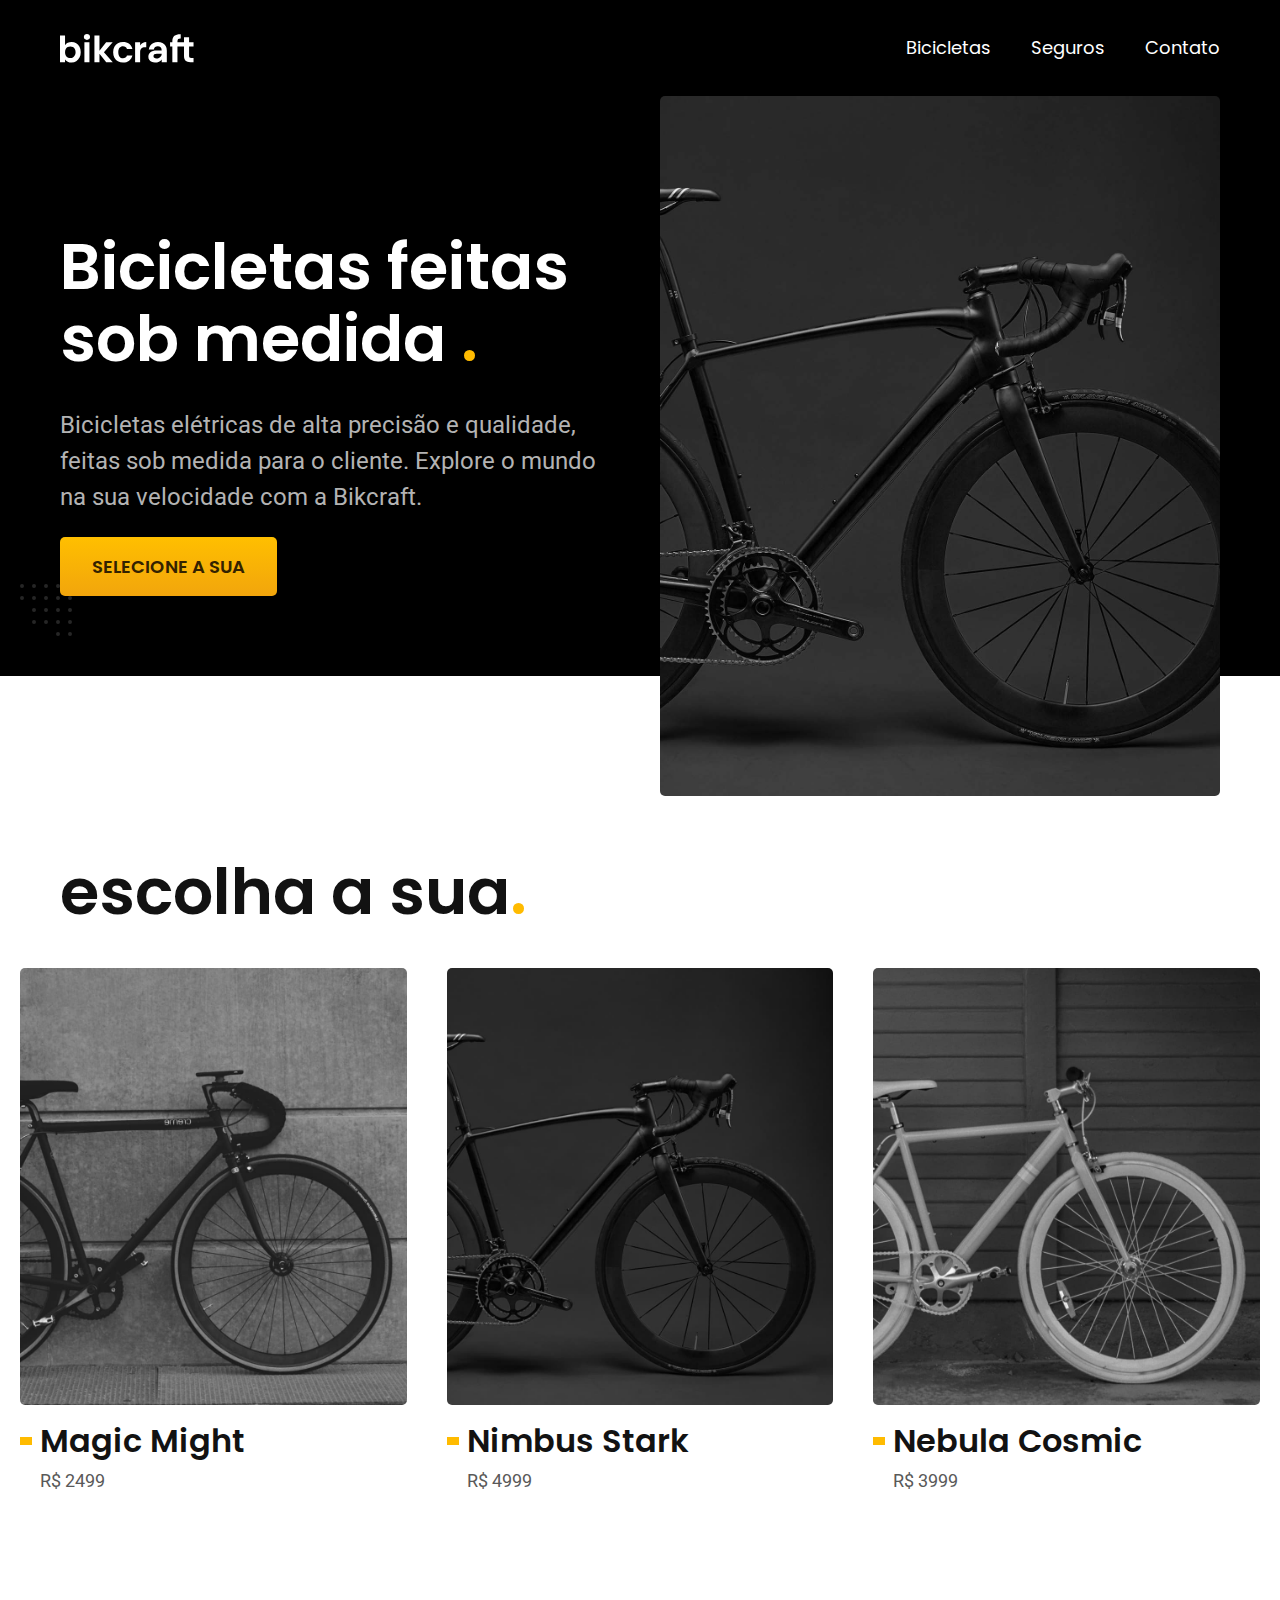
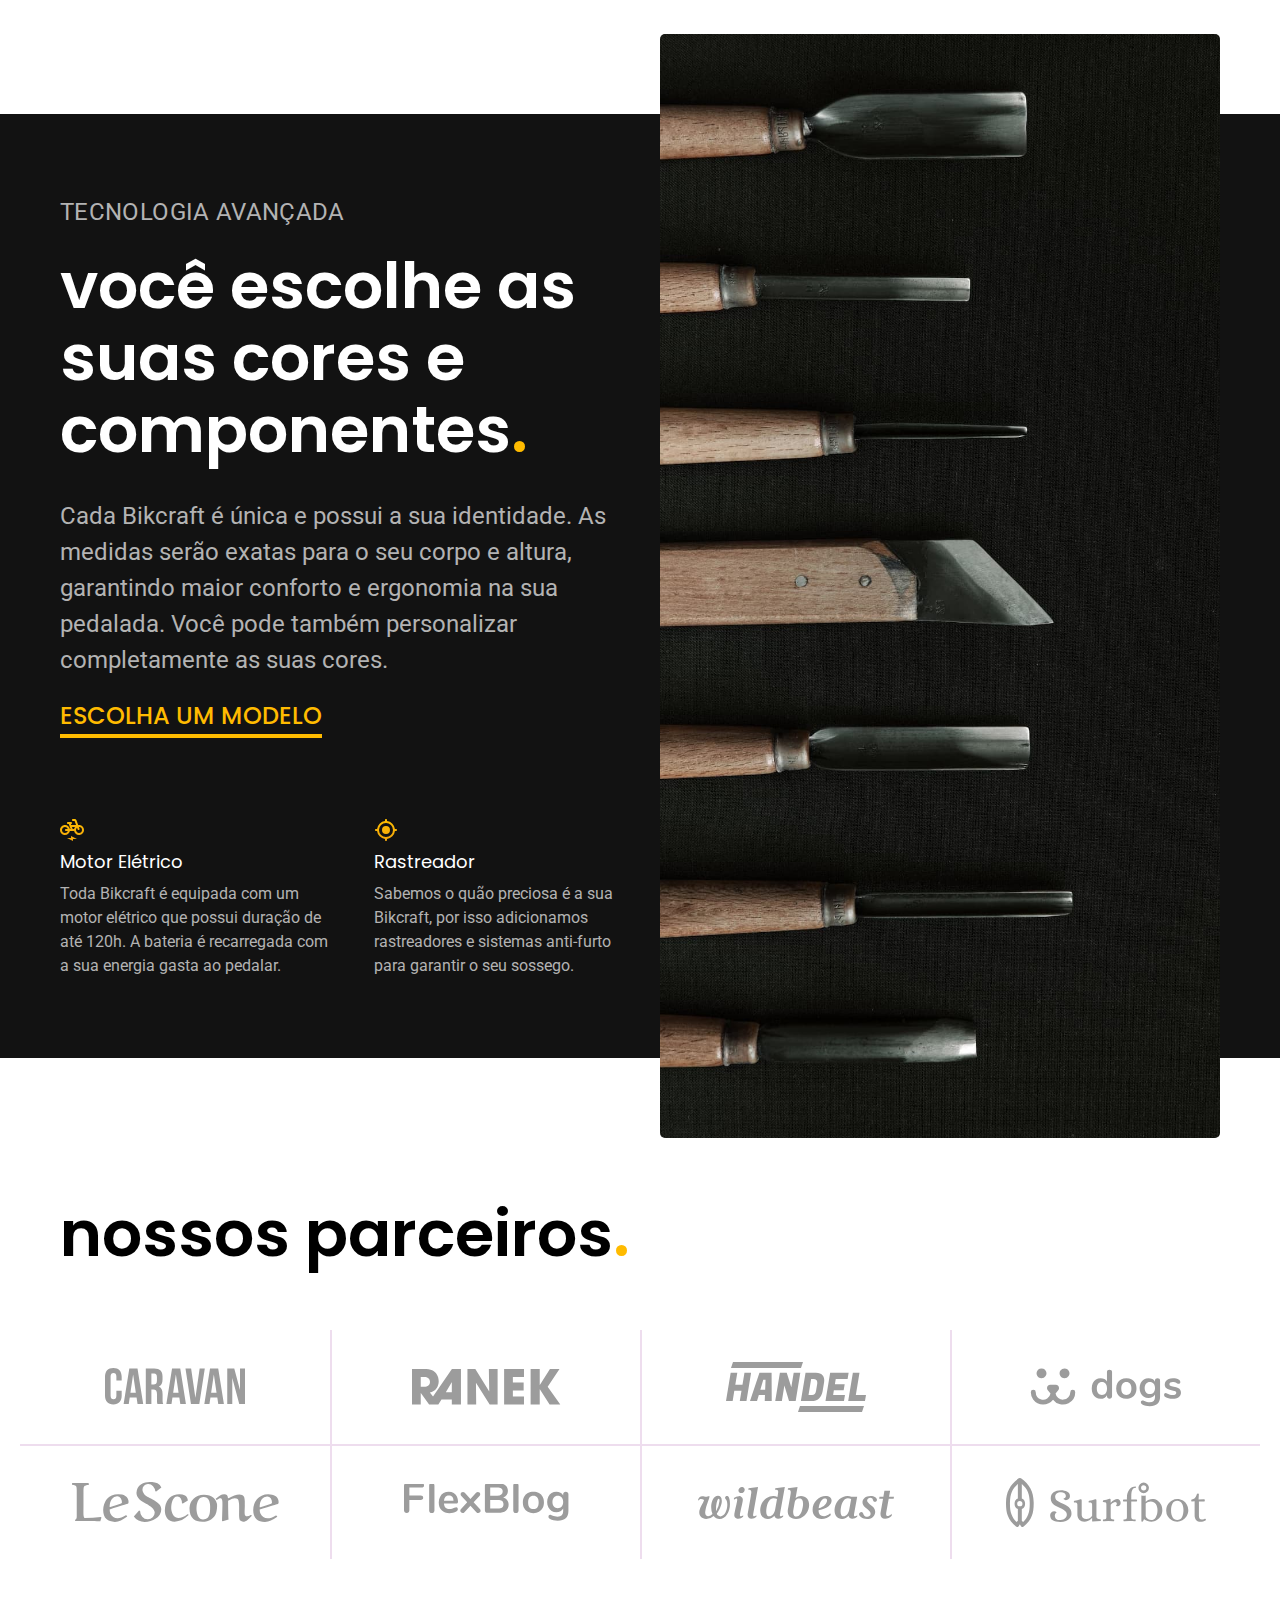
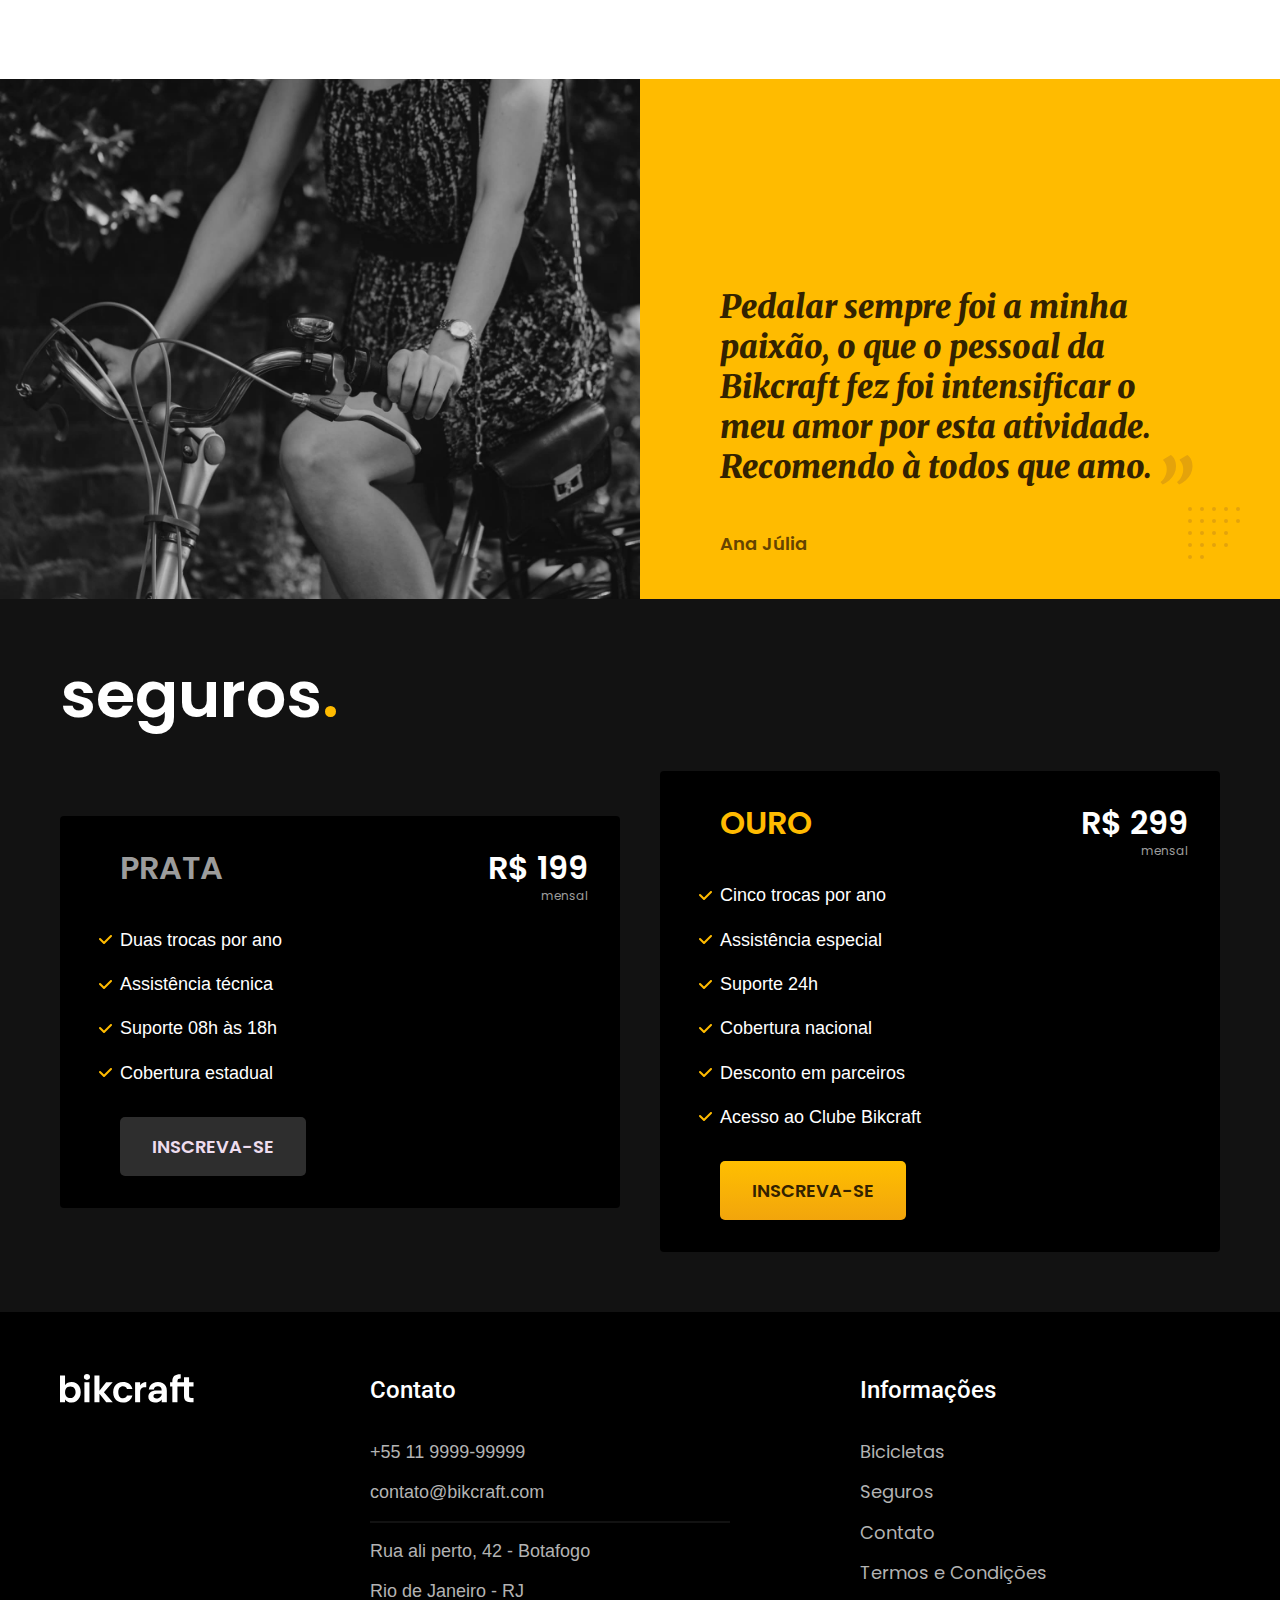
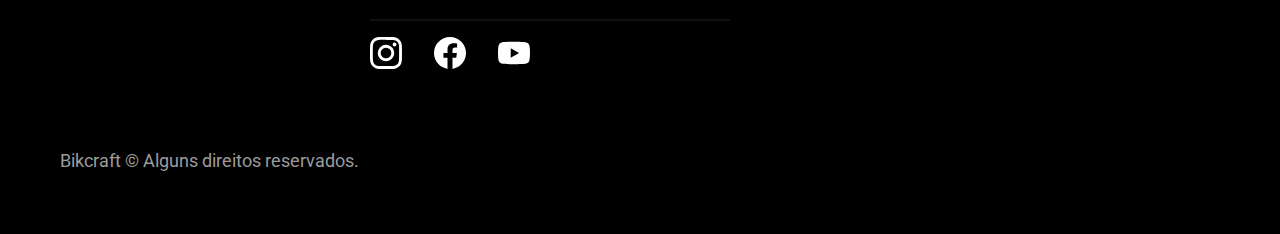
==== commit 65f32f43: ":sparkles: adicionando JS" ====
--- a/index.html
+++ b/index.html
@@ -1,206 +1,238 @@
 <!DOCTYPE html>
 <html lang="pt-br">
 
-<head>
-	<meta charset="UTF-8">
-	<meta name="viewport" content="width=device-width, initial-scale=1.0">
-	<title>Bikcraft - Bicicletas Elétricas</title>
-	<meta name="description"
-		content="Bicicletas elétricas de alta precisão e qualidade,  feitas sob medida para o cliente. Explore o mundo na sua velocidade com a Bikcraft.">
-	<link rel="preload" href="./css/style.css" as="style">
-	<link rel="stylesheet" href="./css/style.css">
-	<link rel="shortcut icon" href="img/icons/ico.svg" type="image/x-icon">
-</head>
-
-<body>
-	<header class="header-bg">
-		<section class="header-bg__container container">
-			<a href="./"><img src="./img/bikcraft.svg" width="136" height="32" alt="bikcraft-logo"></a>
-			<nav aria-label="primary">
-				<ul class="header-bg__menu">
-					<li><a class="font-1-m" href="./bicicletas.html">Bicicletas</a></li>
-					<li><a class="font-1-m" href="./seguros.html">Seguros</a></li>
-					<li><a class="font-1-m" href="./contato.html">Contato</a></li>
-				</ul>
-			</nav>
-		</section>
-	</header>
-	<main class="main-content">
-		<div class="main-content__container container">
-			<div class="content">
-				<h1 class="title-1">Bicicletas feitas sob medida<span class="dot-color">.</span></h1>
-				<p class="font-2-l paragraph">Bicicletas elétricas de alta precisão e qualidade, feitas sob medida para
-					o
-					cliente. Explore o mundo na
-					sua
-					velocidade com a Bikcraft.</p>
-				<a class="button" href="./bicicletas.html">selecione a sua</a>
-			</div>
-			<picture class="margin-image">
-				<source media="(max-width:800px)" srcset="./img/bicycles-img/nimbus.jpg">
-				<img src="./img/other photos/introducao.jpg" width="1280" height="1600" alt="bicicleta elétrica bikcraft.">
-			</picture>
-		</div>
-	</main>
-	<article class="container-bicycles">
-		<h2 class="title-1 container">escolha a sua<span class="dot-color">.</span></h2>
-
-		<ul class="container-bicycles__list">
-			<li>
-				<a href="./bicycles/magic.html">
-					<img src="img/bicycles-img/magic-home.jpg" width="920" height="1040" alt="bicicleta Preta">
-					<h3 class="font-1-xl">Magic Might</h3>
-					<span class="font-2-m price">R$ 2499</span>
-				</a>
-			</li>
-			<li>
-				<a href="./bicycles/nimbus.html">
-					<img src="img/bicycles-img/nimbus-home.jpg" width="920" height="1040" alt="bicicleta Preta">
-					<h3 class="font-1-xl">Nimbus Stark</h3>
-					<span class="font-2-m price">R$ 4999</span>
-				</a>
-			</li>
-			<li>
-				<a href="./bicycles/nebula.html">
-					<img src="img/bicycles-img/nebula-home.jpg" width="920" height="1040" alt="bicicleta Preta">
-					<h3 class="font-1-xl">Nebula Cosmic</h3>
-					<span class="font-2-m price">R$ 3999</span>
-				</a>
-			</li>
-		</ul>
-
-
-	</article>
-	<article class="container-technology">
-		<div class="container-technology_content container">
-			<div class="technology_content">
-				<span class="subtitle-technology font-2-l">Tecnologia Avançada</span>
-				<h2 class="title-1">você escolhe as suas cores e componentes<span class="dot-color">.</span></h2>
-				<p class="font-2-l paragraph">
-					Cada Bikcraft é única e possui a sua identidade. As medidas serão exatas para o seu corpo e altura,
-					garantindo maior conforto e ergonomia na sua pedalada. Você pode também personalizar completamente
-					as suas cores.
-				</p>
-				<a class="link" href="./bicicletas.html">Escolha um modelo</a>
-				<div class="container-technology-benefits">
-					<div class="container-benefits">
-						<img src="img/icons/eletrica.svg" width="24" height="24" alt="icone-eletrica">
-						<h3 class="font-1-m">Motor Elétrico</h3>
-						<p class="font-2-s paragraph">Toda Bikcraft é equipada com um motor elétrico que possui duração
-							de
-							até 120h. A bateria é
-							recarregada com a sua energia gasta ao pedalar.</p>
-					</div>
-					<div class="container-benefits">
-						<img src="img/icons/rastreador.svg" width="24" height="24" alt="icone-rastreador">
-						<h3 class="font-1-m">Rastreador</h3>
-						<p class="font-2-s paragraph">Sabemos o quão preciosa é a sua Bikcraft, por isso adicionamos
-							rastreadores e sistemas anti-furto
-							para garantir o seu sossego.</p>
-					</div>
-				</div>
-			</div>
-			<div class="technology_image">
-				<img src="img/other photos/tecnologia.jpg" width="1200" height="1920" alt="ferramentaa\s">
-			</div>
-		</div>
-
-	</article>
-
-	<section class="container-partnership">
-		<h2 class="title-1 container">nossos parceiros<span class="dot-color">.</span></h2>
-
-		<ul class="container-partnership__list">
-			<li><img src="./img/parceiros/caravan.svg" alt="Caravan-icone" width="140" height="38"></li>
-			<li><img src="./img/parceiros/ranek.svg" alt="Ranek-icone" width="149" height="36"></li>
-			<li><img src="./img/parceiros/handel.svg" alt="Handel-icone" width="140" height="50"></li>
-			<li><img src="./img/parceiros/dogs.svg" alt="Dogs-icone" width="152" height="39"></li>
-			<li><img src="./img/parceiros/lescone.svg" alt="LeScone-icone" width="208" height="41"></li>
-			<li><img src="./img/parceiros/flexblog.svg" alt="FlexBlog-icone" width="165" height="38"></li>
-			<li><img src="./img/parceiros/wildbeast.svg" alt="Wildbeast-icone" width="196" height="34"></li>
-			<li><img src="./img/parceiros/surfbot.svg" alt="Surfbot-icone" width="200" height="49"></li>
-		</ul>
-	</section>
-
-	<section class="container-testimony">
-		<div>
-			<img src="img/other photos/depoimento.jpg" width="1560" height="1360"
-				alt="Cliente pedalando uma bicicleta bikcraft">
-		</div>
-		<div class="testimony-content">
-			<blockquote class="font-1-xl">
-				<p class="testimony">
-					Pedalar sempre foi a minha paixão, o que o pessoal da Bikcraft fez foi intensificar o meu amor por
-					esta atividade. Recomendo à todos que amo.
-				</p>
-				<span class="name-tesimony font-1-mb">Ana Júlia</span>
-			</blockquote>
-		</div>
-	</section>
-
-	<article class="container-insurance">
-		<div class="insurance container">
-			<h2 class="title-1">seguros<span class="dot-color">.</span></h2>
-
-			<div class="insurance-item">
-				<h3 class="silver-title font-1-xl">PRATA</h3>
-				<span class="font-1-xl value">R$ 199 <span class="month-span font-1-xs">mensal</span></span>
-				<ul class="insurance-item__list font-2-m">
-					<li>Duas trocas por ano</li>
-					<li>Assistência técnica</li>
-					<li>Suporte 08h às 18h</li>
-					<li>Cobertura estadual</li>
-				</ul>
-				<a class="button button-second" href="./budget.html">Inscreva-Se</a>
-			</div>
-
-			<div class="insurance-item">
-				<h3 class="gold-title font-1-xl">OURO</h3>
-				<span class="font-1-xl value">R$ 299 <span class="month-span font-1-xs">mensal</span></span>
-				<ul class="insurance-item__list font-2-m">
-					<li>Cinco trocas por ano</li>
-					<li>Assistência especial</li>
-					<li>Suporte 24h</li>
-					<li>Cobertura nacional</li>
-					<li>Desconto em parceiros</li>
-					<li>Acesso ao Clube Bikcraft</li>
-				</ul>
-				<a class="button" href="./budget.html">Inscreva-Se</a>
-			</div>
-		</div>
-	</article>
-
-	<footer class="container-footer">
-		<div class="footer container">
-			<img src="img/bikcraft.svg" width="136" height="32" alt="Bikcraft">
-			<div class="footer-contact">
-				<h3 class="font-2-lb">Contato</h3>
-				<ul class="font-2-m">
-					<li><a href="tel:+5511999999999">+55 11 9999-99999</a></li>
-					<li><a href="mailto:contato@bikcraft.com">contato@bikcraft.com</a></li>
-					<li>Rua ali perto, 42 - Botafogo</li>
-					<li>Rio de Janeiro - RJ</li>
-				</ul>
-				<div class="footer-social">
-					<a href=""><img src="img/social/instagram.svg" width="32" height="32" alt="Instagram"></a>
-					<a href=""><img src="img/social/facebook.svg" width="32" height="32" alt="Facebook"></a>
-					<a href=""><img src="img/social/youtube.svg" width="32" height="32" alt="Youtube"></a>
-				</div>
-			</div>
-			<div class="footer-informations">
-				<h3 class="font-2-lb"> Informações</h3>
-				<nav>
-					<ul class="font-1-m">
+	<head>
+		<meta charset="UTF-8">
+		<meta name="viewport" content="width=device-width, initial-scale=1.0">
+		<title>Bikcraft - Bicicletas Elétricas</title>
+		<meta name="description"
+			content="Bicicletas elétricas de alta precisão e qualidade,  feitas sob medida para o cliente. Explore o mundo na sua velocidade com a Bikcraft.">
+		<link rel="preload" href="./css/style.css" as="style">
+		<link rel="stylesheet" href="./css/style.css">
+		<link rel="shortcut icon" href="./img/icons/ico.svg" type="image/x-icon">
+
+		<script>document.documentElement.classList.add('js')</script>
+	</head>
+
+	<body>
+		<header class="header-bg">
+			<section class="header-bg__container container">
+				<a href="./"><img src="./img/bikcraft.svg" width="136" height="32"
+						alt="bikcraft-logo"></a>
+				<nav aria-label="primary">
+					<ul class="header-bg__menu">
 						<li><a class="font-1-m" href="./bicicletas.html">Bicicletas</a></li>
 						<li><a class="font-1-m" href="./seguros.html">Seguros</a></li>
 						<li><a class="font-1-m" href="./contato.html">Contato</a></li>
-						<li><a class="font-1-m" href="./termos.html">Termos e Condições</a></li>
 					</ul>
 				</nav>
-			</div>
-			<p class="footer-copy font-2-m">Bikcraft © Alguns direitos reservados.</p>
-		</div>
-	</footer>
-</body>
+			</section>
+		</header>
+
+		<main class="main-content">
+			<div class="main-content__container container">
+				<div class="content">
+					<h1 class="title-1 fadeInDown" data-anime="200">Bicicletas feitas sob
+						medida <span class="dot-color">.</span></h1>
+					<p class="font-2-l paragraph fadeInDown" data-anime="400">Bicicletas
+						elétricas de alta precisão e qualidade, feitas sob medida para
+						o
+						cliente. Explore o mundo na
+						sua
+						velocidade com a Bikcraft.</p>
+					<a class="button fadeInDown" href="./bicicletas.html" data-anime="600">selecione
+						a sua</a>
+				</div>
+				<picture class="margin-image fadeInDown" data-anime="800">
+					<source media="(max-width:800px)" srcset="./img/bicycles-img/nimbus.jpg">
+					<img src="./img/other photos/introducao.jpg" width="1280" height="1600"
+						alt="bicicleta elétrica bikcraft.">
+				</picture>
+			</div>
+		</main>
+		<article class="container-bicycles">
+			<h2 class="title-1 container">escolha a sua<span class="dot-color">.</span></h2>
+
+			<ul class="container-bicycles__list">
+				<li>
+					<a href="./bicicletas/magic.html">
+						<img src="img/bicycles-img/magic-home.jpg" width="920" height="1040"
+							alt="bicicleta Preta">
+						<h3 class="font-1-xl">Magic Might</h3>
+						<span class="font-2-m price">R$ 2499</span>
+					</a>
+				</li>
+				<li>
+					<a href="./bicicletas/nimbus.html">
+						<img src="img/bicycles-img/nimbus-home.jpg" width="920" height="1040"
+							alt="bicicleta Preta">
+						<h3 class="font-1-xl">Nimbus Stark</h3>
+						<span class="font-2-m price">R$ 4999</span>
+					</a>
+				</li>
+				<li>
+					<a href="./bicicletas/nebula.html">
+						<img src="img/bicycles-img/nebula-home.jpg" width="920" height="1040"
+							alt="bicicleta Preta">
+						<h3 class="font-1-xl">Nebula Cosmic</h3>
+						<span class="font-2-m price">R$ 3999</span>
+					</a>
+				</li>
+			</ul>
+
+		</article>
+		<article class="container-technology">
+			<div class="container-technology_content container">
+				<div class="technology_content">
+					<span class="subtitle-technology font-2-l">Tecnologia Avançada</span>
+					<h2 class="title-1">você escolhe as suas cores e componentes<span
+							class="dot-color">.</span></h2>
+					<p class="font-2-l paragraph">
+						Cada Bikcraft é única e possui a sua identidade. As medidas serão exatas
+						para o seu corpo e altura,
+						garantindo maior conforto e ergonomia na sua pedalada. Você pode também
+						personalizar completamente
+						as suas cores.
+					</p>
+					<a class="link" href="./bicicletas.html">Escolha um modelo</a>
+					<div class="container-technology-benefits">
+						<div class="container-benefits">
+							<img src="./img/icons/eletrica.svg" width="24" height="24"
+								alt="icone-eletrica">
+							<h3 class="font-1-m">Motor Elétrico</h3>
+							<p class="font-2-s paragraph">Toda Bikcraft é equipada com um motor
+								elétrico que possui duração
+								de
+								até 120h. A bateria é
+								recarregada com a sua energia gasta ao pedalar.</p>
+						</div>
+						<div class="container-benefits">
+							<img src="./img/icons/rastreador.svg" width="24" height="24"
+								alt="icone-rastreador">
+							<h3 class="font-1-m">Rastreador</h3>
+							<p class="font-2-s paragraph">Sabemos o quão preciosa é a sua Bikcraft,
+								por isso adicionamos
+								rastreadores e sistemas anti-furto
+								para garantir o seu sossego.</p>
+						</div>
+					</div>
+				</div>
+				<div class="technology_image">
+					<img src="./img/other photos/tecnologia.jpg" width="1200" height="1920"
+						alt="ferramentaa\s">
+				</div>
+			</div>
+
+		</article>
+
+		<section class="container-partnership">
+			<h2 class="title-1 container">nossos parceiros<span class="dot-color">.</span></h2>
+
+			<ul class="container-partnership__list">
+				<li><img src="./img/partnership/caravan.svg" alt="Caravan-icone" width="140"
+						height="38"></li>
+				<li><img src="./img/partnership/ranek.svg" alt="Ranek-icone" width="149"
+						height="36"></li>
+				<li><img src="./img/partnership/handel.svg" alt="Handel-icone" width="140"
+						height="50"></li>
+				<li><img src="./img/partnership/dogs.svg" alt="Dogs-icone" width="152"
+						height="39"></li>
+				<li><img src="./img/partnership/lescone.svg" alt="LeScone-icone" width="208"
+						height="41"></li>
+				<li><img src="./img/partnership/flexblog.svg" alt="FlexBlog-icone"
+						width="165" height="38"></li>
+				<li><img src="./img/partnership/wildbeast.svg" alt="Wildbeast-icone"
+						width="196" height="34"></li>
+				<li><img src="./img/partnership/surfbot.svg" alt="Surfbot-icone" width="200"
+						height="49"></li>
+			</ul>
+		</section>
+
+		<section class="container-testimony">
+			<div>
+				<img src="./img/other photos/depoimento.jpg" width="1560" height="1360"
+					alt="Cliente pedalando uma bicicleta bikcraft">
+			</div>
+			<div class="testimony-content">
+				<blockquote class="font-1-xl">
+					<p class="testimony">
+						Pedalar sempre foi a minha paixão, o que o pessoal da Bikcraft fez foi
+						intensificar o meu amor por
+						esta atividade. Recomendo à todos que amo.
+					</p>
+					<span class="name-tesimony font-1-mb">Ana Júlia</span>
+				</blockquote>
+			</div>
+		</section>
+
+		<article class="container-insurance">
+			<div class="insurance container">
+				<h2 class="title-1">seguros<span class="dot-color">.</span></h2>
+
+				<div class="insurance-item">
+					<h3 class="silver-title font-1-xl">PRATA</h3>
+					<span class="font-1-xl value">R$ 199 <span class="month-span font-1-xs">mensal</span></span>
+					<ul class="insurance-item__list font-2-m">
+						<li>Duas trocas por ano</li>
+						<li>Assistência técnica</li>
+						<li>Suporte 08h às 18h</li>
+						<li>Cobertura estadual</li>
+					</ul>
+					<a class="button button-second" href="./orcamento.html">Inscreva-Se</a>
+				</div>
+
+				<div class="insurance-item">
+					<h3 class="gold-title font-1-xl">OURO</h3>
+					<span class="font-1-xl value">R$ 299 <span class="month-span font-1-xs">mensal</span></span>
+					<ul class="insurance-item__list font-2-m">
+						<li>Cinco trocas por ano</li>
+						<li>Assistência especial</li>
+						<li>Suporte 24h</li>
+						<li>Cobertura nacional</li>
+						<li>Desconto em parceiros</li>
+						<li>Acesso ao Clube Bikcraft</li>
+					</ul>
+					<a class="button" href="./orcamento.html">Inscreva-Se</a>
+				</div>
+			</div>
+		</article>
+
+		<footer class="container-footer">
+			<div class="footer container">
+				<img src="./img/bikcraft.svg" width="136" height="32" alt="Bikcraft">
+				<div class="footer-contact">
+					<h3 class="font-2-lb">Contato</h3>
+					<ul class="font-2-m">
+						<li><a href="tel:+5511999999999">+55 11 9999-99999</a></li>
+						<li><a href="mailto:contato@bikcraft.com">contato@bikcraft.com</a></li>
+						<li>Rua ali perto, 42 - Botafogo</li>
+						<li>Rio de Janeiro - RJ</li>
+					</ul>
+					<div class="footer-social">
+						<a href><img src="./img/social/instagram.svg" width="32" height="32"
+								alt="Instagram"></a>
+						<a href><img src="./img/social/facebook.svg" width="32" height="32"
+								alt="Facebook"></a>
+						<a href><img src="./img/social/youtube.svg" width="32" height="32"
+								alt="Youtube"></a>
+					</div>
+				</div>
+				<div class="footer-informations">
+					<h3 class="font-2-lb"> Informações</h3>
+					<nav>
+						<ul class="font-1-m">
+							<li><a class="font-1-m" href="./bicicletas.html">Bicicletas</a></li>
+							<li><a class="font-1-m" href="./seguros.html">Seguros</a></li>
+							<li><a class="font-1-m" href="./contato.html">Contato</a></li>
+							<li><a class="font-1-m" href="./termos.html">Termos e Condições</a></li>
+						</ul>
+					</nav>
+				</div>
+				<p class="footer-copy font-2-m">Bikcraft © Alguns direitos reservados.</p>
+			</div>
+		</footer>
+		<script src="./js/simple-anime.js"></script>
+		<script src="./js/script.js"></script>
+	</body>
 
 </html>--- a/css/style.css
+++ b/css/style.css
@@ -9,6 +9,7 @@
   @import "./components/typography.css";
   @import "./components/components.css";
   @import "./components/form.css";
+  @import "./components/animation.css";
 
   @import "./home/index.css";
   @import "./home/technology.css";
--- a/css/style.css
+++ b/css/style.css
@@ -9,6 +9,7 @@
   @import "./components/typography.css";
   @import "./components/components.css";
   @import "./components/form.css";
+  @import "./components/animation.css";
 
   @import "./home/index.css";
   @import "./home/technology.css";
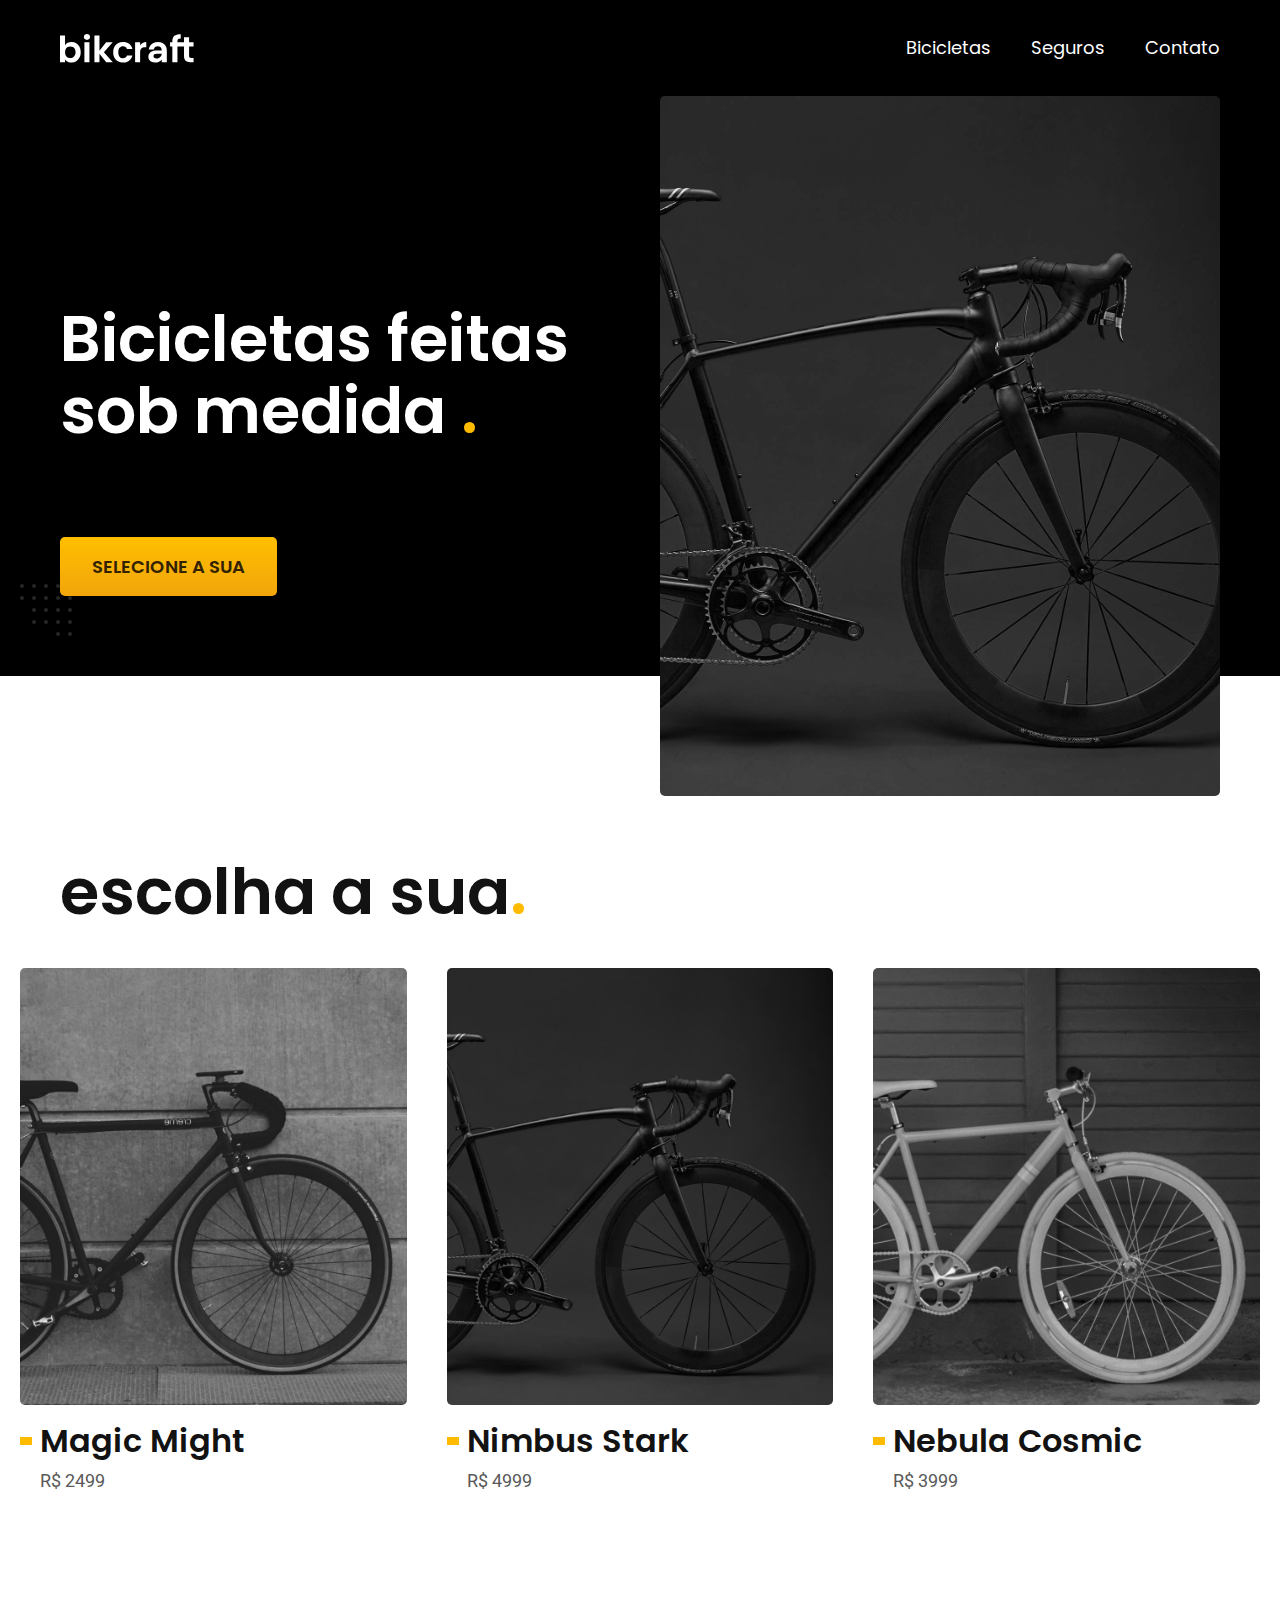
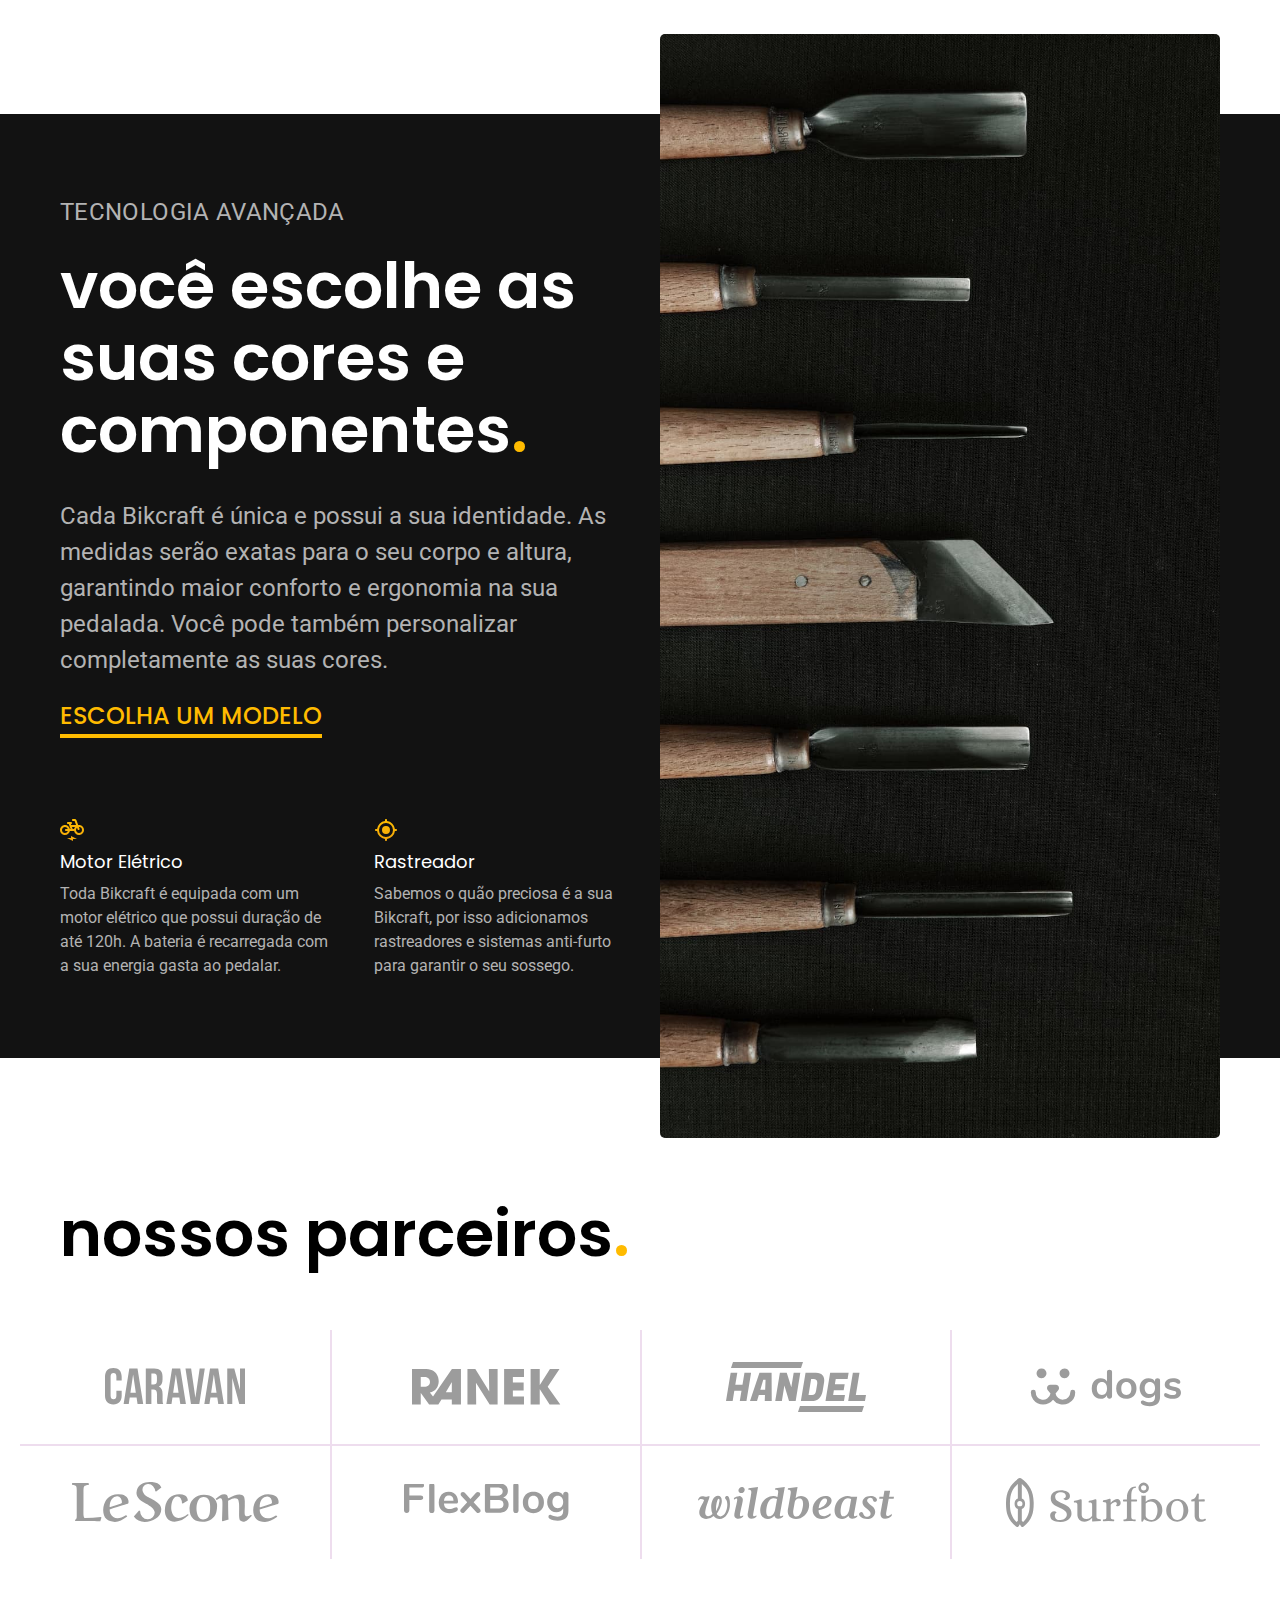
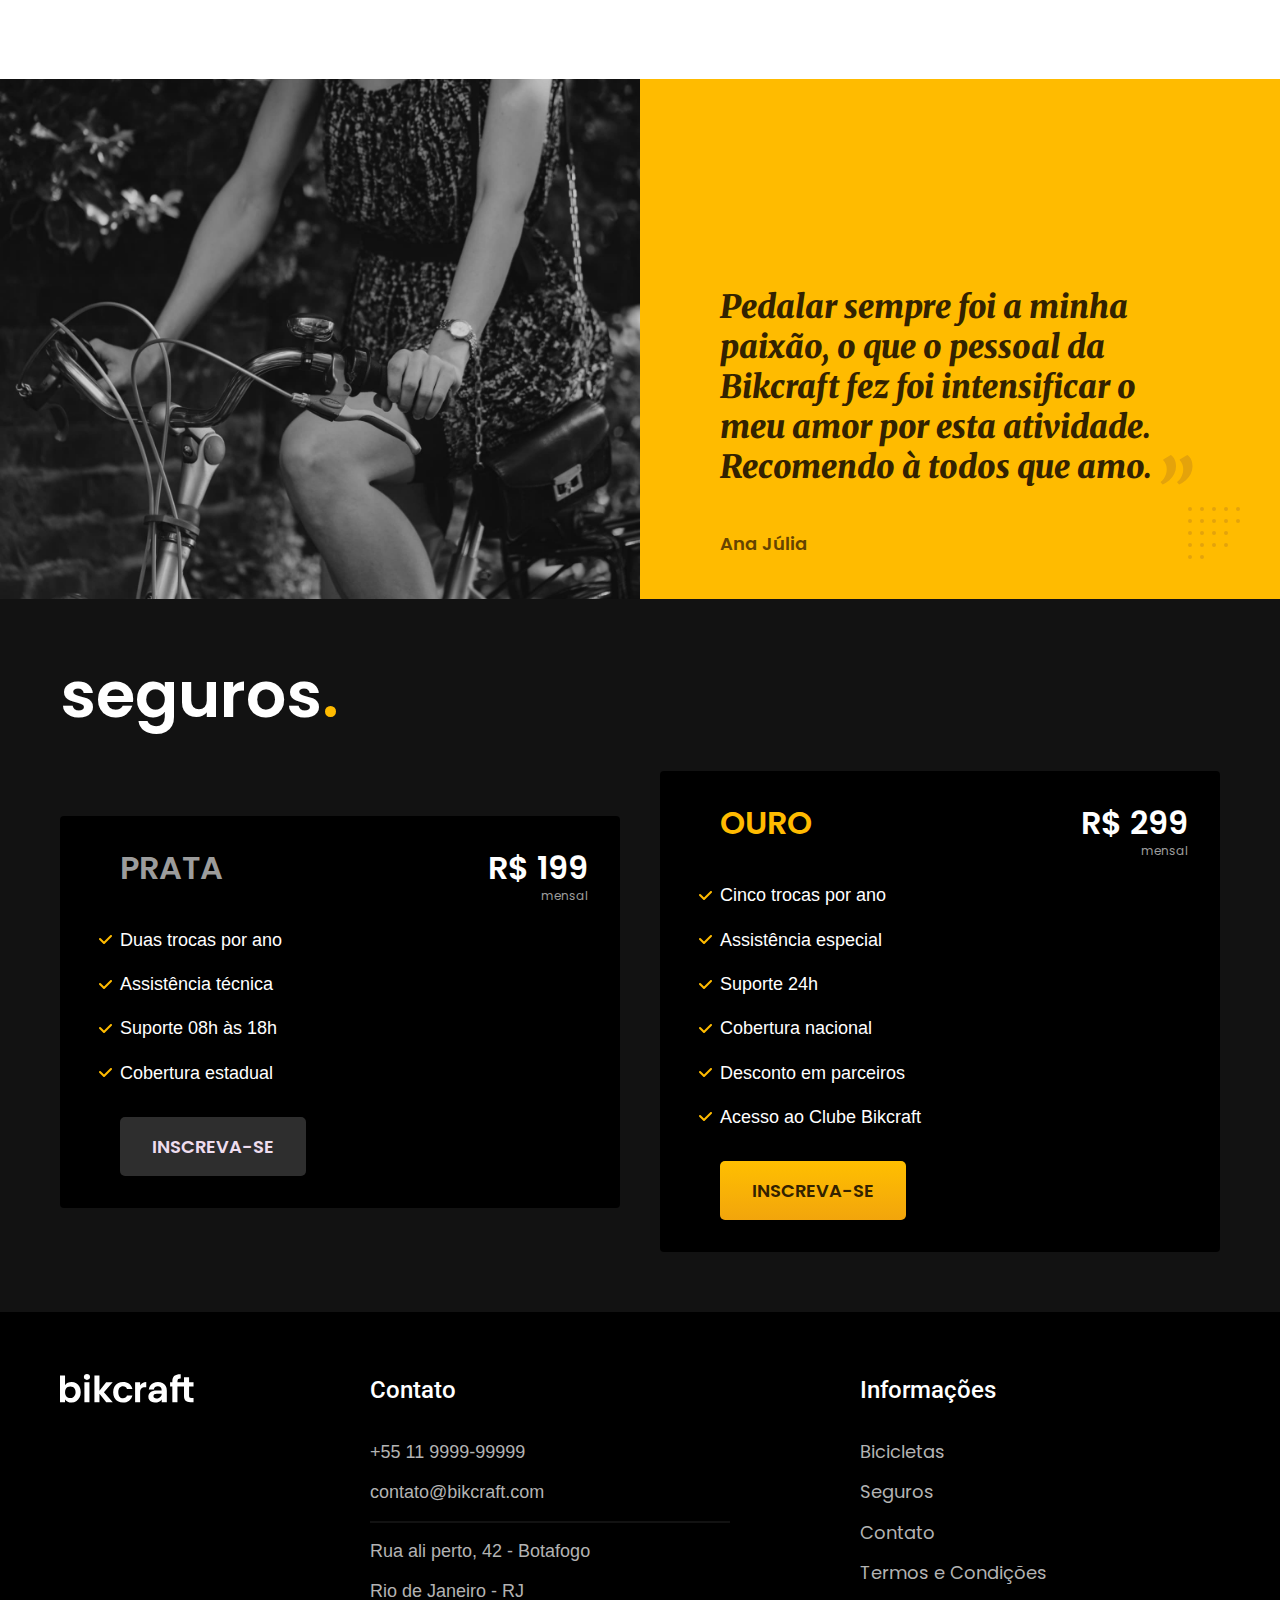
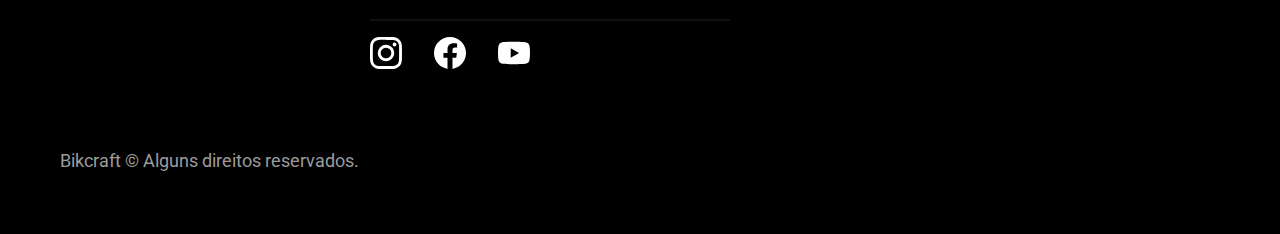
==== commit 3780348c: ":sparkles: finalizando projeto" ====
--- a/index.html
+++ b/index.html
@@ -34,7 +34,7 @@
 				<div class="content">
 					<h1 class="title-1 fadeInDown" data-anime="200">Bicicletas feitas sob
 						medida <span class="dot-color">.</span></h1>
-					<p class="font-2-l paragraph fadeInDown" data-anime="400">Bicicletas
+					<p>Bicicletas
 						elétricas de alta precisão e qualidade, feitas sob medida para
 						o
 						cliente. Explore o mundo na
@@ -178,7 +178,7 @@
 						<li>Suporte 08h às 18h</li>
 						<li>Cobertura estadual</li>
 					</ul>
-					<a class="button button-second" href="./orcamento.html">Inscreva-Se</a>
+					<a class="button button-second" href="./orcamento.html?tipo=insurance&produto=prata">Inscreva-Se</a>
 				</div>
 
 				<div class="insurance-item">
@@ -192,7 +192,7 @@
 						<li>Desconto em parceiros</li>
 						<li>Acesso ao Clube Bikcraft</li>
 					</ul>
-					<a class="button" href="./orcamento.html">Inscreva-Se</a>
+					<a class="button" href="./orcamento.html?tipo=insurance&produto=ouro">Inscreva-Se</a>
 				</div>
 			</div>
 		</article>
--- a/css/style.css
+++ b/css/style.css
@@ -10,6 +10,7 @@
   @import "./components/components.css";
   @import "./components/form.css";
   @import "./components/animation.css";
+  @import "./components/message.css";
 
   @import "./home/index.css";
   @import "./home/technology.css";
--- a/css/style.css
+++ b/css/style.css
@@ -10,6 +10,7 @@
   @import "./components/components.css";
   @import "./components/form.css";
   @import "./components/animation.css";
+  @import "./components/message.css";
 
   @import "./home/index.css";
   @import "./home/technology.css";
